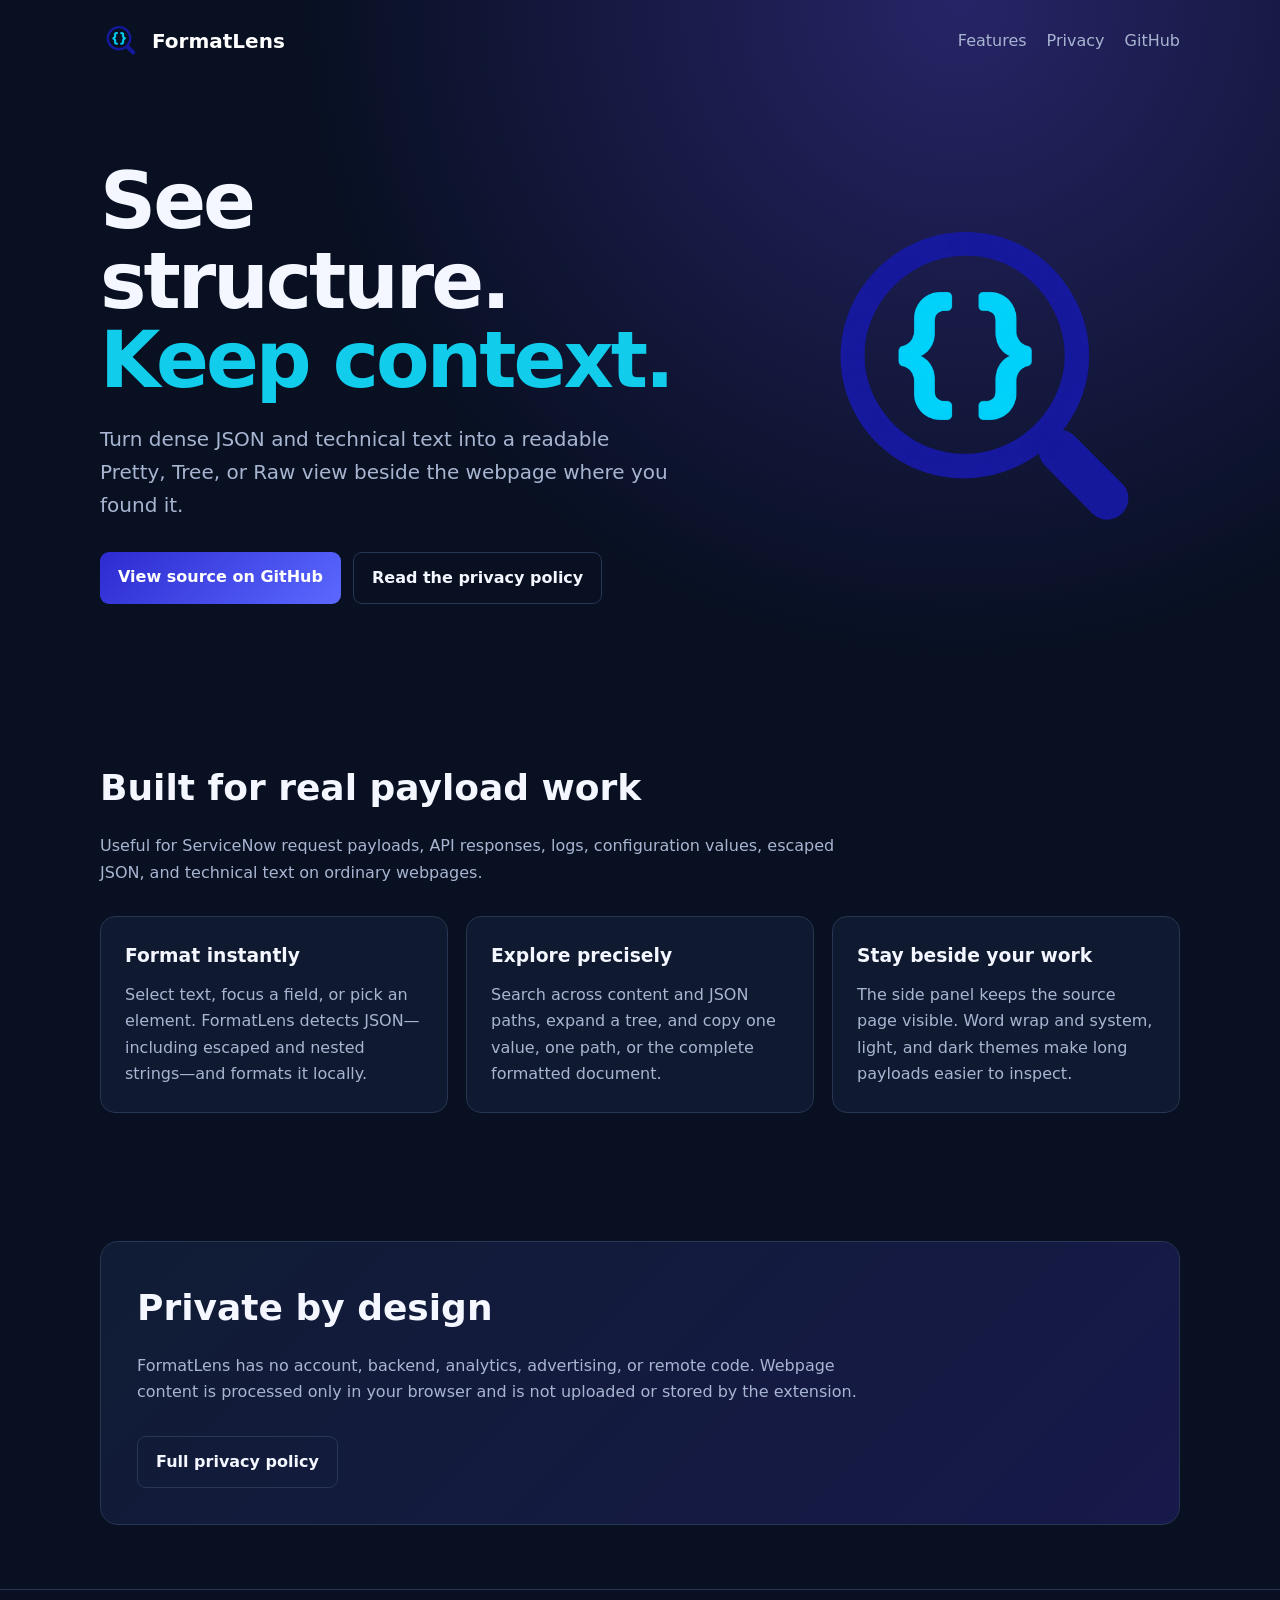
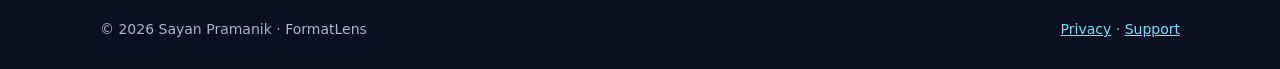
==== docs/index.html @ be353b34 "Release FormatLens extension and publishing kit" ====
<!doctype html>
<html lang="en">
<head>
  <meta charset="utf-8"><meta name="viewport" content="width=device-width,initial-scale=1">
  <meta name="description" content="FormatLens formats JSON and technical text locally in a private browser side panel.">
  <meta property="og:title" content="FormatLens"><meta property="og:description" content="See structure. Keep context."><meta property="og:image" content="assets/social-preview.png">
  <title>FormatLens — Private JSON and payload viewer</title><link rel="icon" href="assets/icon128.png"><link rel="stylesheet" href="styles.css">
</head>
<body>
  <header class="wrap"><a class="brand" href="./"><img src="assets/icon128.png" alt=""><span>FormatLens</span></a><nav class="nav"><a href="#features">Features</a><a href="privacy.html">Privacy</a><a href="https://github.com/sayanpramanik2012/FormatLens-Extension">GitHub</a></nav></header>
  <main>
    <div class="hero wrap"><div><h1>See structure.<br><span>Keep context.</span></h1><p>Turn dense JSON and technical text into a readable Pretty, Tree, or Raw view beside the webpage where you found it.</p><div class="buttons"><a class="button" href="https://github.com/sayanpramanik2012/FormatLens-Extension">View source on GitHub</a><a class="button secondary" href="privacy.html">Read the privacy policy</a></div></div><img src="assets/icon-master.png" alt="FormatLens magnifying glass and JSON braces icon"></div>
    <section id="features" class="wrap"><h2 class="section-title">Built for real payload work</h2><p class="section-copy">Useful for ServiceNow request payloads, API responses, logs, configuration values, escaped JSON, and technical text on ordinary webpages.</p><div class="grid"><article class="card"><h3>Format instantly</h3><p>Select text, focus a field, or pick an element. FormatLens detects JSON—including escaped and nested strings—and formats it locally.</p></article><article class="card"><h3>Explore precisely</h3><p>Search across content and JSON paths, expand a tree, and copy one value, one path, or the complete formatted document.</p></article><article class="card"><h3>Stay beside your work</h3><p>The side panel keeps the source page visible. Word wrap and system, light, and dark themes make long payloads easier to inspect.</p></article></div></section>
    <section class="wrap"><div class="privacy"><h2 class="section-title">Private by design</h2><p class="section-copy">FormatLens has no account, backend, analytics, advertising, or remote code. Webpage content is processed only in your browser and is not uploaded or stored by the extension.</p><div class="buttons"><a class="button secondary" href="privacy.html">Full privacy policy</a></div></div></section>
  </main>
  <footer><div class="wrap footer-row"><span>© 2026 Sayan Pramanik · FormatLens</span><span><a href="privacy.html">Privacy</a> · <a href="https://github.com/sayanpramanik2012/FormatLens-Extension/issues">Support</a></span></div></footer>
</body></html>
---- docs/styles.css ----
:root{color-scheme:dark;--bg:#081022;--panel:#111c33;--text:#f4f7ff;--muted:#a8b5d1;--indigo:#2c2bd0;--cyan:#11cceb;--border:#273653}*{box-sizing:border-box}html{scroll-behavior:smooth}body{margin:0;background:radial-gradient(circle at 75% 0,#272467 0,transparent 34%),var(--bg);color:var(--text);font:16px/1.65 system-ui,"Segoe UI",sans-serif}a{color:#70e5fa}.wrap{width:min(1080px,calc(100% - 36px));margin:auto}header{display:flex;align-items:center;justify-content:space-between;padding:20px 0}.brand{display:flex;align-items:center;gap:10px;color:#fff;text-decoration:none;font-size:20px;font-weight:750}.brand img{width:42px;height:42px}.nav{display:flex;gap:20px}.nav a{color:var(--muted);text-decoration:none}.hero{display:grid;grid-template-columns:1.1fr .9fr;align-items:center;gap:40px;padding:80px 0 90px}.hero h1{font-size:clamp(44px,7vw,78px);line-height:1.02;letter-spacing:-3px;margin:0 0 22px}.hero h1 span{color:var(--cyan)}.hero p{color:var(--muted);font-size:20px;max-width:660px}.hero img{width:100%;max-width:390px;justify-self:end}.buttons{display:flex;gap:12px;flex-wrap:wrap;margin-top:30px}.button{display:inline-block;padding:12px 18px;border-radius:9px;background:linear-gradient(135deg,var(--indigo),#5b68ff);color:#fff;text-decoration:none;font-weight:700}.button.secondary{background:transparent;border:1px solid var(--border);color:var(--text)}section{padding:64px 0}.section-title{font-size:36px;margin:0 0 12px}.section-copy{color:var(--muted);max-width:760px}.grid{display:grid;grid-template-columns:repeat(3,1fr);gap:18px;margin-top:30px}.card{padding:24px;border:1px solid var(--border);border-radius:15px;background:#111c33cc}.card h3{margin:0 0 10px}.card p{margin:0;color:var(--muted)}.privacy{background:linear-gradient(135deg,#101c34,#17194a);border:1px solid var(--border);border-radius:18px;padding:36px}.policy{max-width:820px;padding:55px 0 90px}.policy h1{font-size:44px;line-height:1.1}.policy h2{margin-top:38px}.policy p,.policy li{color:var(--muted)}footer{border-top:1px solid var(--border);padding:28px 0;color:var(--muted);font-size:14px}.footer-row{display:flex;justify-content:space-between;gap:20px;flex-wrap:wrap}@media(max-width:760px){.hero{grid-template-columns:1fr;padding:50px 0}.hero img{order:-1;justify-self:center;max-width:230px}.grid{grid-template-columns:1fr}.nav{gap:12px}.hero h1{letter-spacing:-2px}}
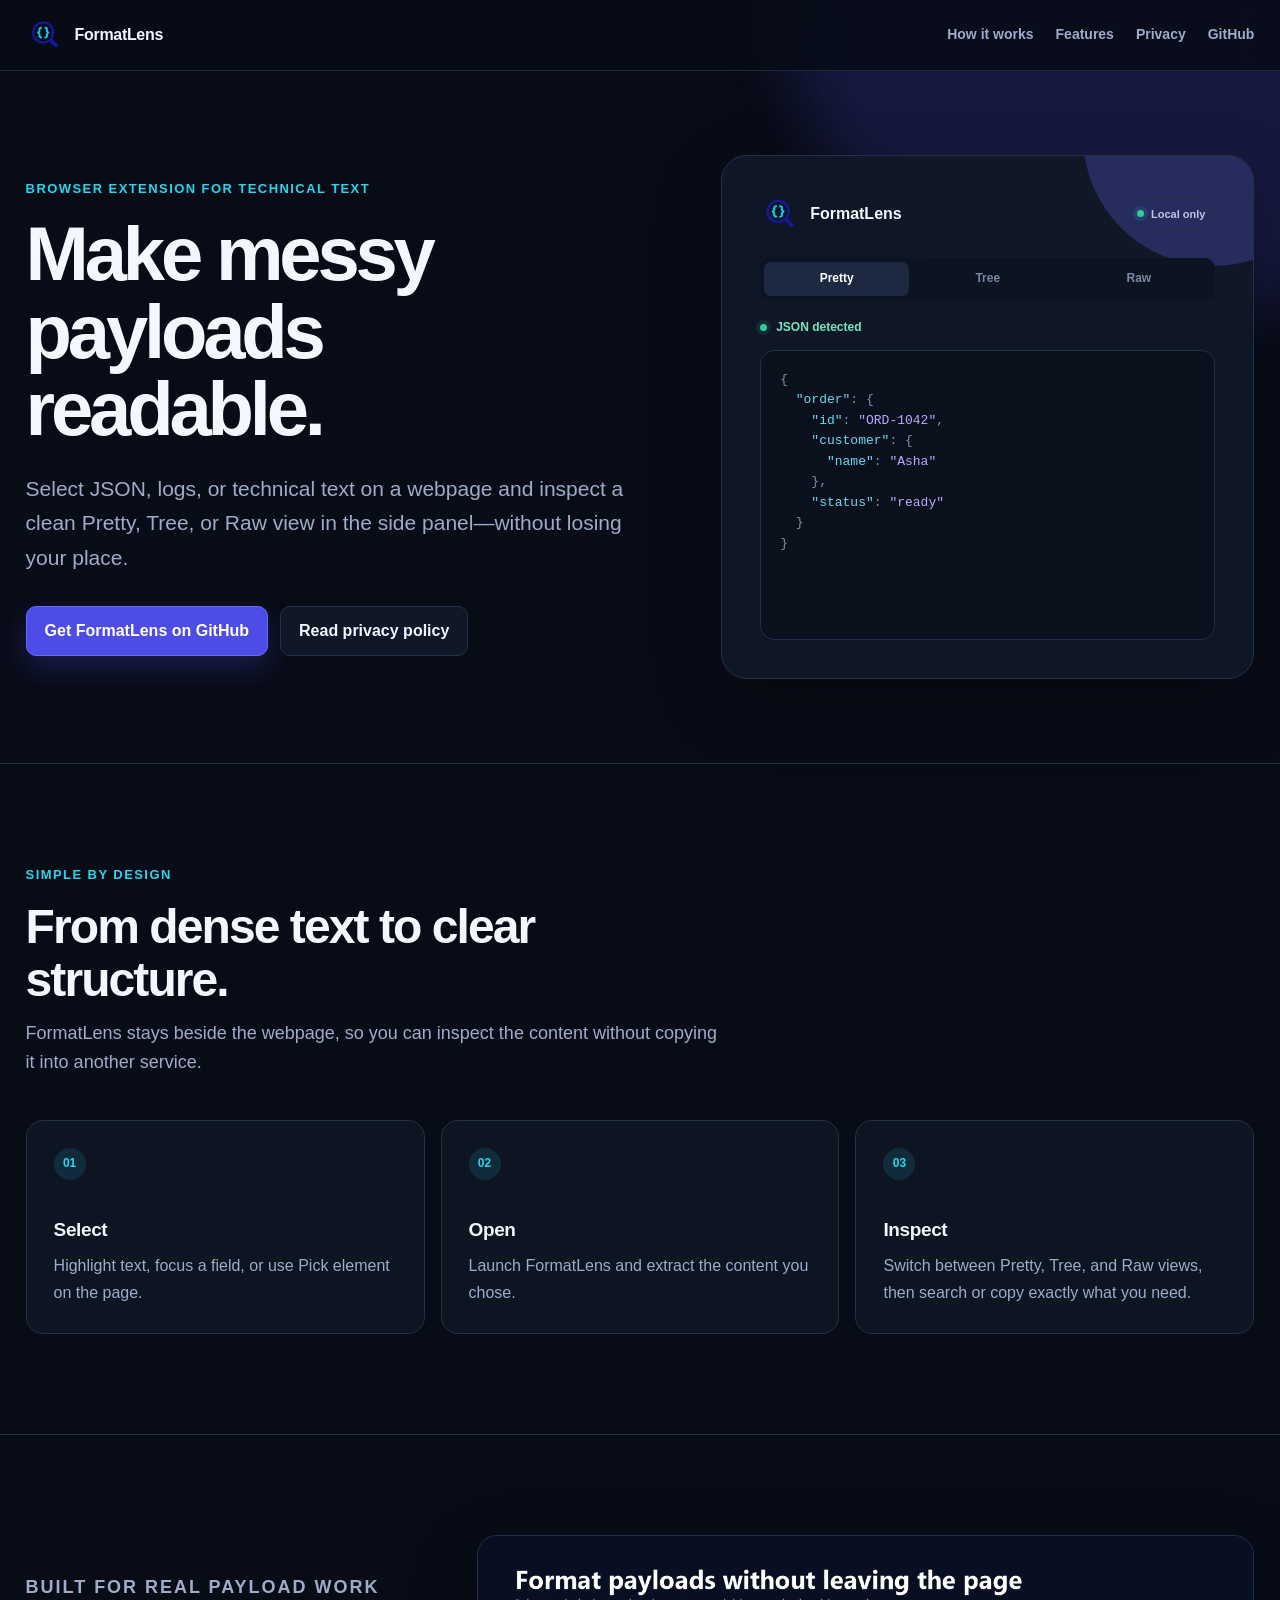
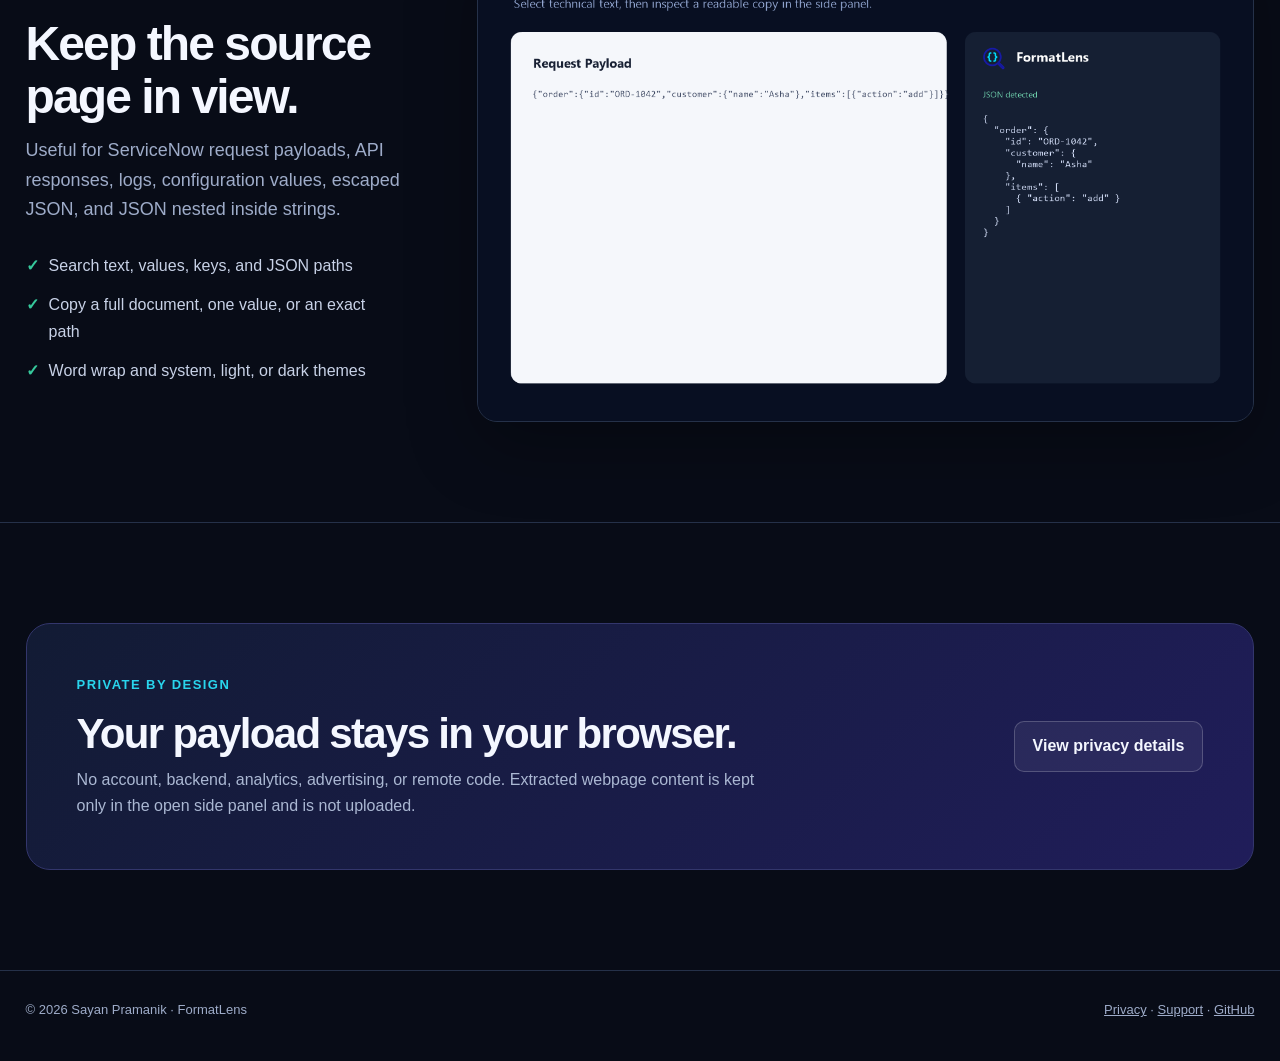
==== commit d29641fd: "Redesign FormatLens website and privacy page" ====
--- a/docs/index.html
+++ b/docs/index.html
@@ -1,17 +1,111 @@
 <!doctype html>
 <html lang="en">
-<head>
-  <meta charset="utf-8"><meta name="viewport" content="width=device-width,initial-scale=1">
-  <meta name="description" content="FormatLens formats JSON and technical text locally in a private browser side panel.">
-  <meta property="og:title" content="FormatLens"><meta property="og:description" content="See structure. Keep context."><meta property="og:image" content="assets/social-preview.png">
-  <title>FormatLens — Private JSON and payload viewer</title><link rel="icon" href="assets/icon128.png"><link rel="stylesheet" href="styles.css">
-</head>
-<body>
-  <header class="wrap"><a class="brand" href="./"><img src="assets/icon128.png" alt=""><span>FormatLens</span></a><nav class="nav"><a href="#features">Features</a><a href="privacy.html">Privacy</a><a href="https://github.com/sayanpramanik2012/FormatLens-Extension">GitHub</a></nav></header>
-  <main>
-    <div class="hero wrap"><div><h1>See structure.<br><span>Keep context.</span></h1><p>Turn dense JSON and technical text into a readable Pretty, Tree, or Raw view beside the webpage where you found it.</p><div class="buttons"><a class="button" href="https://github.com/sayanpramanik2012/FormatLens-Extension">View source on GitHub</a><a class="button secondary" href="privacy.html">Read the privacy policy</a></div></div><img src="assets/icon-master.png" alt="FormatLens magnifying glass and JSON braces icon"></div>
-    <section id="features" class="wrap"><h2 class="section-title">Built for real payload work</h2><p class="section-copy">Useful for ServiceNow request payloads, API responses, logs, configuration values, escaped JSON, and technical text on ordinary webpages.</p><div class="grid"><article class="card"><h3>Format instantly</h3><p>Select text, focus a field, or pick an element. FormatLens detects JSON—including escaped and nested strings—and formats it locally.</p></article><article class="card"><h3>Explore precisely</h3><p>Search across content and JSON paths, expand a tree, and copy one value, one path, or the complete formatted document.</p></article><article class="card"><h3>Stay beside your work</h3><p>The side panel keeps the source page visible. Word wrap and system, light, and dark themes make long payloads easier to inspect.</p></article></div></section>
-    <section class="wrap"><div class="privacy"><h2 class="section-title">Private by design</h2><p class="section-copy">FormatLens has no account, backend, analytics, advertising, or remote code. Webpage content is processed only in your browser and is not uploaded or stored by the extension.</p><div class="buttons"><a class="button secondary" href="privacy.html">Full privacy policy</a></div></div></section>
-  </main>
-  <footer><div class="wrap footer-row"><span>© 2026 Sayan Pramanik · FormatLens</span><span><a href="privacy.html">Privacy</a> · <a href="https://github.com/sayanpramanik2012/FormatLens-Extension/issues">Support</a></span></div></footer>
-</body></html>
+  <head>
+    <meta charset="utf-8">
+    <meta name="viewport" content="width=device-width, initial-scale=1, viewport-fit=cover">
+    <meta name="description" content="FormatLens turns dense JSON and technical text into a readable side-panel view without sending it anywhere.">
+    <meta name="theme-color" content="#080c17">
+    <meta property="og:title" content="FormatLens">
+    <meta property="og:description" content="Make messy payloads readable without leaving the page.">
+    <meta property="og:image" content="assets/social-preview.png">
+    <title>FormatLens — Readable JSON beside any webpage</title>
+    <link rel="icon" href="assets/logo-128.png">
+    <link rel="stylesheet" href="styles.css?v=2">
+  </head>
+  <body>
+    <header class="site-header">
+      <nav class="nav wrap" aria-label="Primary navigation">
+        <a class="brand" href="./"><img src="assets/logo-128.png" alt=""><span>FormatLens</span></a>
+        <div class="nav-links">
+          <a href="#how-it-works">How it works</a>
+          <a href="#features">Features</a>
+          <a href="privacy-policy.html">Privacy</a>
+          <a href="https://github.com/sayanpramanik2012/FormatLens-Extension">GitHub</a>
+        </div>
+      </nav>
+    </header>
+
+    <main>
+      <section class="hero wrap">
+        <div class="hero-copy">
+          <p class="eyebrow">Browser extension for technical text</p>
+          <h1>Make messy payloads readable.</h1>
+          <p class="lede">Select JSON, logs, or technical text on a webpage and inspect a clean Pretty, Tree, or Raw view in the side panel—without losing your place.</p>
+          <div class="actions">
+            <a class="button primary" href="https://github.com/sayanpramanik2012/FormatLens-Extension">Get FormatLens on GitHub</a>
+            <a class="button" href="privacy-policy.html">Read privacy policy</a>
+          </div>
+        </div>
+
+        <div class="product-card" aria-label="FormatLens formatted JSON preview">
+          <div class="product-toolbar">
+            <div class="product-brand"><img src="assets/logo-128.png" alt=""><strong>FormatLens</strong></div>
+            <span class="local-pill"><span></span>Local only</span>
+          </div>
+          <div class="product-tabs" aria-hidden="true"><span class="active">Pretty</span><span>Tree</span><span>Raw</span></div>
+          <div class="detected"><span></span>JSON detected</div>
+          <pre class="code-preview"><code><span class="punctuation">{</span>
+  <span class="key">"order"</span><span class="punctuation">:</span> <span class="punctuation">{</span>
+    <span class="key">"id"</span><span class="punctuation">:</span> <span class="value">"ORD-1042"</span><span class="punctuation">,</span>
+    <span class="key">"customer"</span><span class="punctuation">:</span> <span class="punctuation">{</span>
+      <span class="key">"name"</span><span class="punctuation">:</span> <span class="value">"Asha"</span>
+    <span class="punctuation">},</span>
+    <span class="key">"status"</span><span class="punctuation">:</span> <span class="value">"ready"</span>
+  <span class="punctuation">}</span>
+<span class="punctuation">}</span></code></pre>
+        </div>
+      </section>
+
+      <section id="how-it-works" class="section">
+        <div class="wrap">
+          <div class="section-heading">
+            <p class="eyebrow">Simple by design</p>
+            <h2>From dense text to clear structure.</h2>
+            <p>FormatLens stays beside the webpage, so you can inspect the content without copying it into another service.</p>
+          </div>
+          <div class="steps">
+            <article class="step"><span class="step-number">01</span><h3>Select</h3><p>Highlight text, focus a field, or use Pick element on the page.</p></article>
+            <article class="step"><span class="step-number">02</span><h3>Open</h3><p>Launch FormatLens and extract the content you chose.</p></article>
+            <article class="step"><span class="step-number">03</span><h3>Inspect</h3><p>Switch between Pretty, Tree, and Raw views, then search or copy exactly what you need.</p></article>
+          </div>
+        </div>
+      </section>
+
+      <section id="features" class="section">
+        <div class="wrap showcase">
+          <div class="showcase-copy">
+            <p class="eyebrow">Built for real payload work</p>
+            <h2>Keep the source page in view.</h2>
+            <p>Useful for ServiceNow request payloads, API responses, logs, configuration values, escaped JSON, and JSON nested inside strings.</p>
+            <ul class="feature-list">
+              <li><span>✓</span> Search text, values, keys, and JSON paths</li>
+              <li><span>✓</span> Copy a full document, one value, or an exact path</li>
+              <li><span>✓</span> Word wrap and system, light, or dark themes</li>
+            </ul>
+          </div>
+          <div class="screenshot-frame">
+            <img src="assets/product-preview.png" alt="FormatLens showing a formatted request payload beside its source webpage">
+          </div>
+        </div>
+      </section>
+
+      <section class="section">
+        <div class="privacy-banner wrap">
+          <div>
+            <p class="eyebrow">Private by design</p>
+            <h2>Your payload stays in your browser.</h2>
+            <p>No account, backend, analytics, advertising, or remote code. Extracted webpage content is kept only in the open side panel and is not uploaded.</p>
+          </div>
+          <a class="button" href="privacy-policy.html">View privacy details</a>
+        </div>
+      </section>
+    </main>
+
+    <footer class="site-footer">
+      <div class="footer-row wrap">
+        <p>© 2026 Sayan Pramanik · FormatLens</p>
+        <p><a href="privacy-policy.html">Privacy</a> · <a href="https://github.com/sayanpramanik2012/FormatLens-Extension/issues">Support</a> · <a href="https://github.com/sayanpramanik2012/FormatLens-Extension">GitHub</a></p>
+      </div>
+    </footer>
+  </body>
+</html>
--- a/docs/styles.css
+++ b/docs/styles.css
@@ -1 +1,142 @@
-:root{color-scheme:dark;--bg:#081022;--panel:#111c33;--text:#f4f7ff;--muted:#a8b5d1;--indigo:#2c2bd0;--cyan:#11cceb;--border:#273653}*{box-sizing:border-box}html{scroll-behavior:smooth}body{margin:0;background:radial-gradient(circle at 75% 0,#272467 0,transparent 34%),var(--bg);color:var(--text);font:16px/1.65 system-ui,"Segoe UI",sans-serif}a{color:#70e5fa}.wrap{width:min(1080px,calc(100% - 36px));margin:auto}header{display:flex;align-items:center;justify-content:space-between;padding:20px 0}.brand{display:flex;align-items:center;gap:10px;color:#fff;text-decoration:none;font-size:20px;font-weight:750}.brand img{width:42px;height:42px}.nav{display:flex;gap:20px}.nav a{color:var(--muted);text-decoration:none}.hero{display:grid;grid-template-columns:1.1fr .9fr;align-items:center;gap:40px;padding:80px 0 90px}.hero h1{font-size:clamp(44px,7vw,78px);line-height:1.02;letter-spacing:-3px;margin:0 0 22px}.hero h1 span{color:var(--cyan)}.hero p{color:var(--muted);font-size:20px;max-width:660px}.hero img{width:100%;max-width:390px;justify-self:end}.buttons{display:flex;gap:12px;flex-wrap:wrap;margin-top:30px}.button{display:inline-block;padding:12px 18px;border-radius:9px;background:linear-gradient(135deg,var(--indigo),#5b68ff);color:#fff;text-decoration:none;font-weight:700}.button.secondary{background:transparent;border:1px solid var(--border);color:var(--text)}section{padding:64px 0}.section-title{font-size:36px;margin:0 0 12px}.section-copy{color:var(--muted);max-width:760px}.grid{display:grid;grid-template-columns:repeat(3,1fr);gap:18px;margin-top:30px}.card{padding:24px;border:1px solid var(--border);border-radius:15px;background:#111c33cc}.card h3{margin:0 0 10px}.card p{margin:0;color:var(--muted)}.privacy{background:linear-gradient(135deg,#101c34,#17194a);border:1px solid var(--border);border-radius:18px;padding:36px}.policy{max-width:820px;padding:55px 0 90px}.policy h1{font-size:44px;line-height:1.1}.policy h2{margin-top:38px}.policy p,.policy li{color:var(--muted)}footer{border-top:1px solid var(--border);padding:28px 0;color:var(--muted);font-size:14px}.footer-row{display:flex;justify-content:space-between;gap:20px;flex-wrap:wrap}@media(max-width:760px){.hero{grid-template-columns:1fr;padding:50px 0}.hero img{order:-1;justify-self:center;max-width:230px}.grid{grid-template-columns:1fr}.nav{gap:12px}.hero h1{letter-spacing:-2px}}
+:root {
+  color-scheme: dark;
+  --bg: #080c17;
+  --surface: #101827;
+  --surface-soft: #151f32;
+  --text: #f4f7ff;
+  --muted: #9eacc9;
+  --line: #253149;
+  --accent: #6868ff;
+  --accent-strong: #4e4ce6;
+  --cyan: #29d5ed;
+  --cyan-soft: rgba(41, 213, 237, 0.12);
+  --success: #36c99c;
+  --shadow: 0 24px 70px rgba(0, 0, 0, 0.28);
+  font-family: Inter, ui-sans-serif, -apple-system, BlinkMacSystemFont, "Segoe UI", sans-serif;
+}
+
+* { box-sizing: border-box; }
+html { scroll-behavior: smooth; }
+body { margin: 0; background: var(--bg); color: var(--text); font-size: 16px; line-height: 1.65; -webkit-font-smoothing: antialiased; }
+body::before { position: fixed; z-index: -1; width: 720px; height: 720px; top: -390px; right: -220px; border-radius: 50%; background: rgba(82, 77, 220, 0.2); filter: blur(30px); content: ""; }
+a { color: inherit; }
+a:focus-visible { outline: 3px solid var(--cyan); outline-offset: 3px; }
+.wrap { width: min(1400px, calc(100% - clamp(32px, 4vw, 72px))); margin: 0 auto; }
+
+.site-header { position: sticky; top: 0; z-index: 10; border-bottom: 1px solid rgba(37, 49, 73, 0.8); background: rgba(8, 12, 23, 0.86); -webkit-backdrop-filter: blur(18px); backdrop-filter: blur(18px); }
+.nav { display: flex; min-height: 70px; align-items: center; justify-content: space-between; gap: 24px; }
+.brand { display: inline-flex; align-items: center; gap: 11px; font-weight: 800; letter-spacing: -0.02em; text-decoration: none; }
+.brand img { width: 38px; height: 38px; object-fit: contain; }
+.nav-links { display: flex; align-items: center; gap: 22px; }
+.nav-links a { color: var(--muted); font-size: 14px; font-weight: 650; text-decoration: none; }
+.nav-links a:hover { color: var(--text); }
+
+.hero { display: grid; grid-template-columns: minmax(0, 1fr) minmax(400px, 0.88fr); gap: clamp(54px, 7vw, 110px); align-items: center; min-height: 690px; padding: 84px 0; }
+.eyebrow { margin: 0 0 16px; color: var(--cyan); font-size: 13px; font-weight: 800; letter-spacing: 0.11em; text-transform: uppercase; }
+h1, h2, h3, p { margin-top: 0; }
+h1 { max-width: 760px; margin-bottom: 24px; font-size: clamp(46px, 6.6vw, 76px); line-height: 1.02; letter-spacing: -0.055em; }
+h2 { margin-bottom: 12px; font-size: clamp(31px, 4.5vw, 48px); line-height: 1.1; letter-spacing: -0.04em; }
+h3 { margin-bottom: 8px; font-size: 19px; letter-spacing: -0.02em; }
+.lede { max-width: 670px; margin-bottom: 30px; color: var(--muted); font-size: clamp(18px, 2vw, 21px); }
+.actions { display: flex; flex-wrap: wrap; gap: 12px; }
+.button { display: inline-flex; min-height: 46px; align-items: center; justify-content: center; padding: 11px 18px; border: 1px solid var(--line); border-radius: 10px; background: var(--surface); color: var(--text); font-weight: 750; text-decoration: none; transition: transform 150ms ease, border-color 150ms ease, background 150ms ease; }
+.button:hover { transform: translateY(-1px); border-color: #3a4968; background: var(--surface-soft); }
+.button.primary { border-color: var(--accent); background: var(--accent-strong); color: #fff; box-shadow: 0 12px 28px rgba(78, 76, 230, 0.25); }
+.button.primary:hover { background: var(--accent); }
+
+.product-card { position: relative; overflow: hidden; padding: clamp(24px, 4vw, 38px); border: 1px solid var(--line); border-radius: 26px; background: rgba(16, 24, 39, 0.94); box-shadow: var(--shadow); }
+.product-card::before { position: absolute; width: 260px; height: 260px; top: -150px; right: -90px; border-radius: 50%; background: rgba(104, 104, 255, 0.26); content: ""; }
+.product-card > * { position: relative; }
+.product-toolbar { display: flex; align-items: center; justify-content: space-between; gap: 16px; margin-bottom: 24px; }
+.product-brand { display: flex; align-items: center; gap: 10px; }
+.product-brand img { width: 40px; height: 40px; object-fit: contain; }
+.local-pill { display: inline-flex; align-items: center; gap: 7px; padding: 6px 9px; border: 1px solid var(--line); border-radius: 999px; color: #bdc7db; font-size: 11px; font-weight: 700; }
+.local-pill span, .detected span { width: 7px; height: 7px; border-radius: 50%; background: var(--success); box-shadow: 0 0 0 4px rgba(54, 201, 156, 0.12); }
+.product-tabs { display: flex; gap: 6px; margin-bottom: 18px; padding: 4px; border-radius: 10px; background: #0c1321; }
+.product-tabs span { flex: 1; padding: 7px; border-radius: 7px; color: #7988a6; font-size: 12px; font-weight: 700; text-align: center; }
+.product-tabs .active { background: #1c2940; color: #fff; }
+.detected { display: flex; align-items: center; gap: 9px; margin-bottom: 12px; color: #73e6c1; font-size: 12px; font-weight: 700; }
+.code-preview { overflow: auto; min-height: 290px; margin: 0; padding: 19px; border: 1px solid #202e46; border-radius: 14px; background: #0a101c; color: #dce6fb; font: 13px/1.58 ui-monospace, SFMono-Regular, Consolas, monospace; }
+.code-preview .key { color: #66d9f0; }
+.code-preview .value { color: #b9a7ff; }
+.code-preview .punctuation { color: #8190ab; }
+
+.section { padding: 100px 0; border-top: 1px solid var(--line); }
+.section-heading { max-width: 700px; margin-bottom: 42px; }
+.section-heading p:last-child, .showcase-copy > p { color: var(--muted); font-size: 18px; }
+.steps { display: grid; grid-template-columns: repeat(3, 1fr); gap: 16px; }
+.step { padding: 27px; border: 1px solid var(--line); border-radius: 17px; background: rgba(16, 24, 39, 0.72); }
+.step-number { display: inline-grid; width: 32px; height: 32px; margin-bottom: 34px; place-items: center; border-radius: 50%; background: var(--cyan-soft); color: var(--cyan); font-size: 12px; font-weight: 850; }
+.step p { margin-bottom: 0; color: var(--muted); }
+.showcase { display: grid; grid-template-columns: minmax(280px, 0.65fr) minmax(480px, 1.35fr); gap: clamp(45px, 6vw, 88px); align-items: center; }
+.feature-list { display: grid; gap: 13px; margin: 28px 0 0; padding: 0; list-style: none; color: #c8d2e7; }
+.feature-list li { display: flex; gap: 10px; align-items: flex-start; }
+.feature-list span { color: var(--success); font-weight: 900; }
+.screenshot-frame { overflow: hidden; border: 1px solid var(--line); border-radius: 20px; background: var(--surface); box-shadow: var(--shadow); }
+.screenshot-frame img { display: block; width: 100%; height: auto; }
+.privacy-banner { display: flex; gap: 34px; align-items: center; justify-content: space-between; padding: clamp(30px, 5vw, 50px); border: 1px solid #33366c; border-radius: 24px; background: linear-gradient(135deg, #121b34, #201d5a); }
+.privacy-banner h2 { margin-bottom: 9px; font-size: clamp(29px, 4vw, 42px); }
+.privacy-banner p:not(.eyebrow) { max-width: 700px; margin-bottom: 0; color: #abb8d3; }
+.privacy-banner .button { flex: 0 0 auto; border-color: rgba(255,255,255,0.2); background: rgba(255,255,255,0.06); }
+
+.page-main { max-width: 1180px; padding: 84px 0 110px; }
+.page-header { max-width: 850px; margin-bottom: 50px; }
+.page-header h1 { margin-bottom: 16px; font-size: clamp(44px, 6vw, 68px); }
+.page-header .lede { margin-bottom: 0; }
+.policy-summary { display: grid; grid-template-columns: repeat(3, 1fr); gap: 1px; overflow: hidden; margin-bottom: 58px; border: 1px solid var(--line); border-radius: 17px; background: var(--line); }
+.policy-summary div { padding: 23px; background: var(--surface); }
+.policy-summary strong { display: block; margin-bottom: 5px; }
+.policy-summary span { color: var(--muted); font-size: 14px; }
+.policy { max-width: 880px; margin: 0 auto; }
+.policy section { padding: 33px 0; border-top: 1px solid var(--line); }
+.policy section:first-child { padding-top: 0; border-top: 0; }
+.policy h2 { margin-bottom: 10px; font-size: 25px; letter-spacing: -0.025em; }
+.policy p, .policy li { color: var(--muted); }
+.policy ul { margin: 12px 0 0; padding-left: 1.25em; }
+.policy li { margin: 8px 0; padding-left: 4px; }
+.policy code { color: var(--cyan); font: 700 0.9em ui-monospace, SFMono-Regular, Consolas, monospace; }
+
+.site-footer { padding: 28px 0 40px; border-top: 1px solid var(--line); color: var(--muted); font-size: 13px; }
+.footer-row { display: flex; justify-content: space-between; gap: 20px; }
+.footer-row p { margin: 0; }
+.footer-row a:hover, .policy a:hover { color: var(--cyan); }
+
+@media (max-width: 900px) {
+  .hero { grid-template-columns: 1fr; min-height: auto; padding: 70px 0; }
+  .product-card { max-width: 650px; }
+  .showcase { grid-template-columns: 1fr; }
+  .showcase-copy { max-width: 700px; }
+}
+
+@media (max-width: 720px) {
+  .wrap { width: calc(100% - 28px); }
+  .nav { min-height: 62px; }
+  .nav-links a:not(:last-child) { display: none; }
+  .steps, .policy-summary { grid-template-columns: 1fr; }
+  .privacy-banner { align-items: flex-start; flex-direction: column; }
+  .section { padding: 76px 0; }
+  .page-main { padding: 64px 0 84px; }
+  .footer-row { flex-direction: column; }
+}
+
+@media (max-width: 460px) {
+  h1 { font-size: 43px; }
+  .actions { flex-direction: column; }
+  .button { width: 100%; }
+  .product-card { padding: 20px; border-radius: 20px; }
+  .product-brand strong { font-size: 14px; }
+  .local-pill { font-size: 10px; }
+  .code-preview { min-height: 260px; font-size: 11px; }
+}
+
+@media (prefers-reduced-motion: reduce) {
+  html { scroll-behavior: auto; }
+  .button { transition: none; }
+}
+
+@media print {
+  .site-header, .actions, .privacy-banner { display: none; }
+  body { background: #fff; color: #000; }
+  body::before { display: none; }
+  .page-main { padding: 0; }
+}
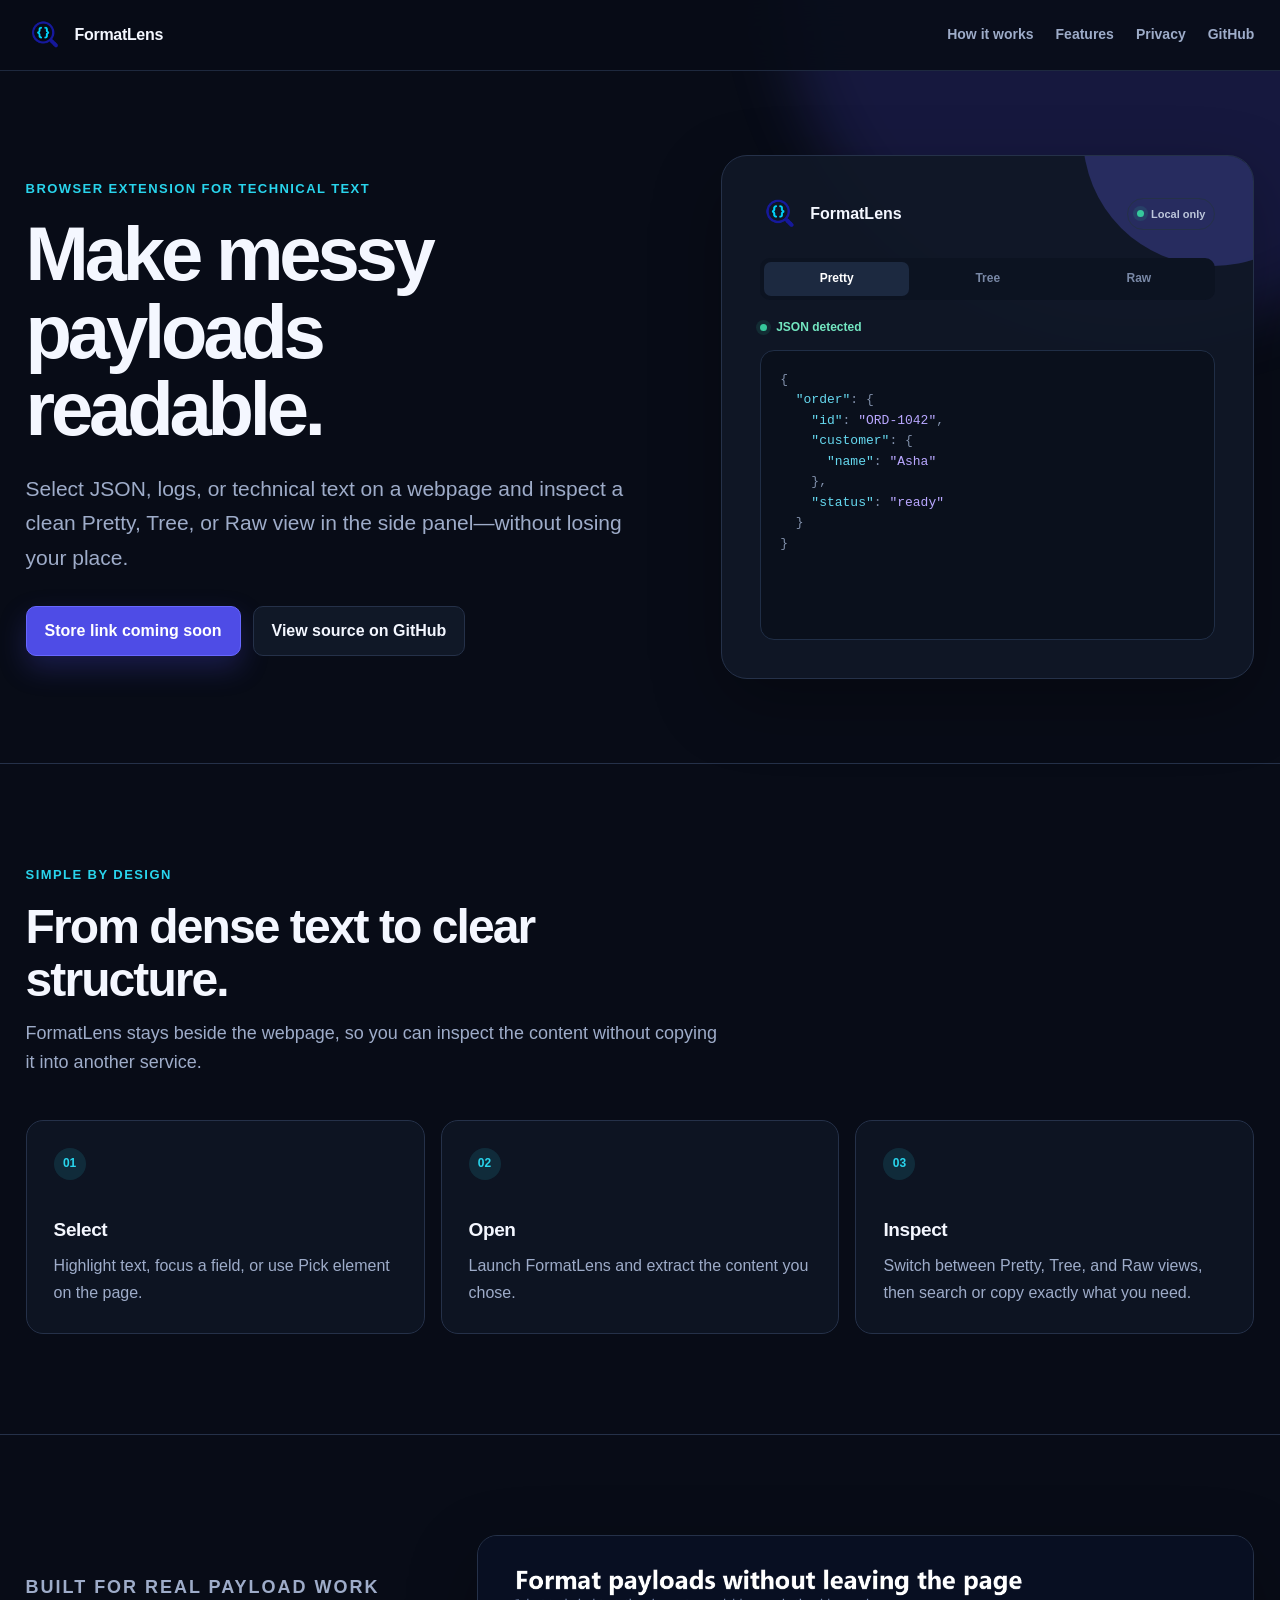
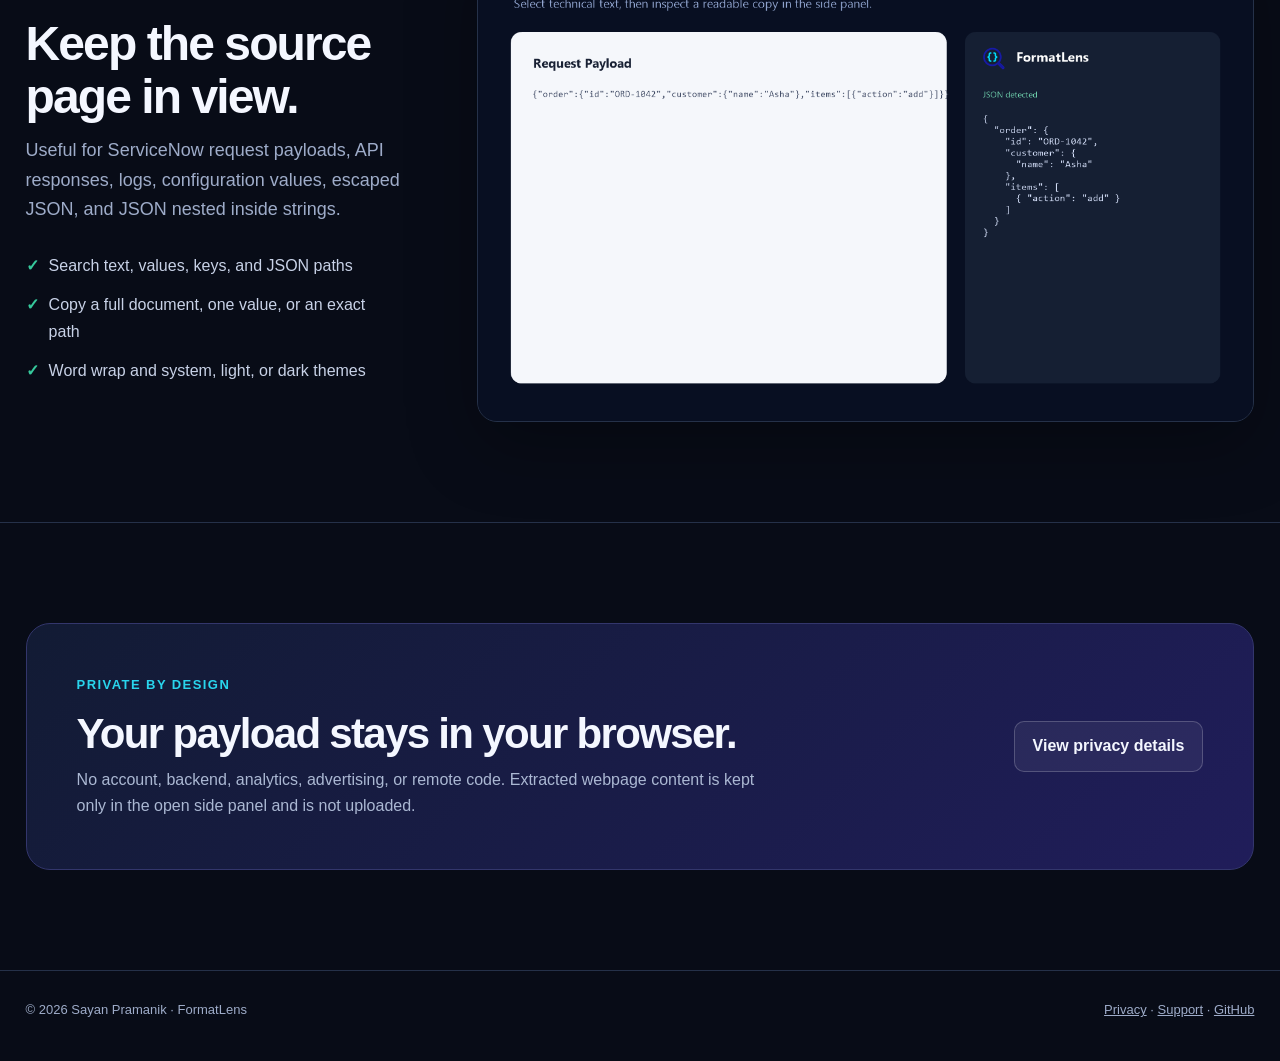
==== commit 9658244c: "Streamline FormatLens documentation and store placeholder" ====
--- a/docs/index.html
+++ b/docs/index.html
@@ -32,8 +32,8 @@
           <h1>Make messy payloads readable.</h1>
           <p class="lede">Select JSON, logs, or technical text on a webpage and inspect a clean Pretty, Tree, or Raw view in the side panel—without losing your place.</p>
           <div class="actions">
-            <a class="button primary" href="https://github.com/sayanpramanik2012/FormatLens-Extension">Get FormatLens on GitHub</a>
-            <a class="button" href="privacy-policy.html">Read privacy policy</a>
+            <span class="button primary" aria-disabled="true">Store link coming soon</span>
+            <a class="button" href="https://github.com/sayanpramanik2012/FormatLens-Extension">View source on GitHub</a>
           </div>
         </div>
 
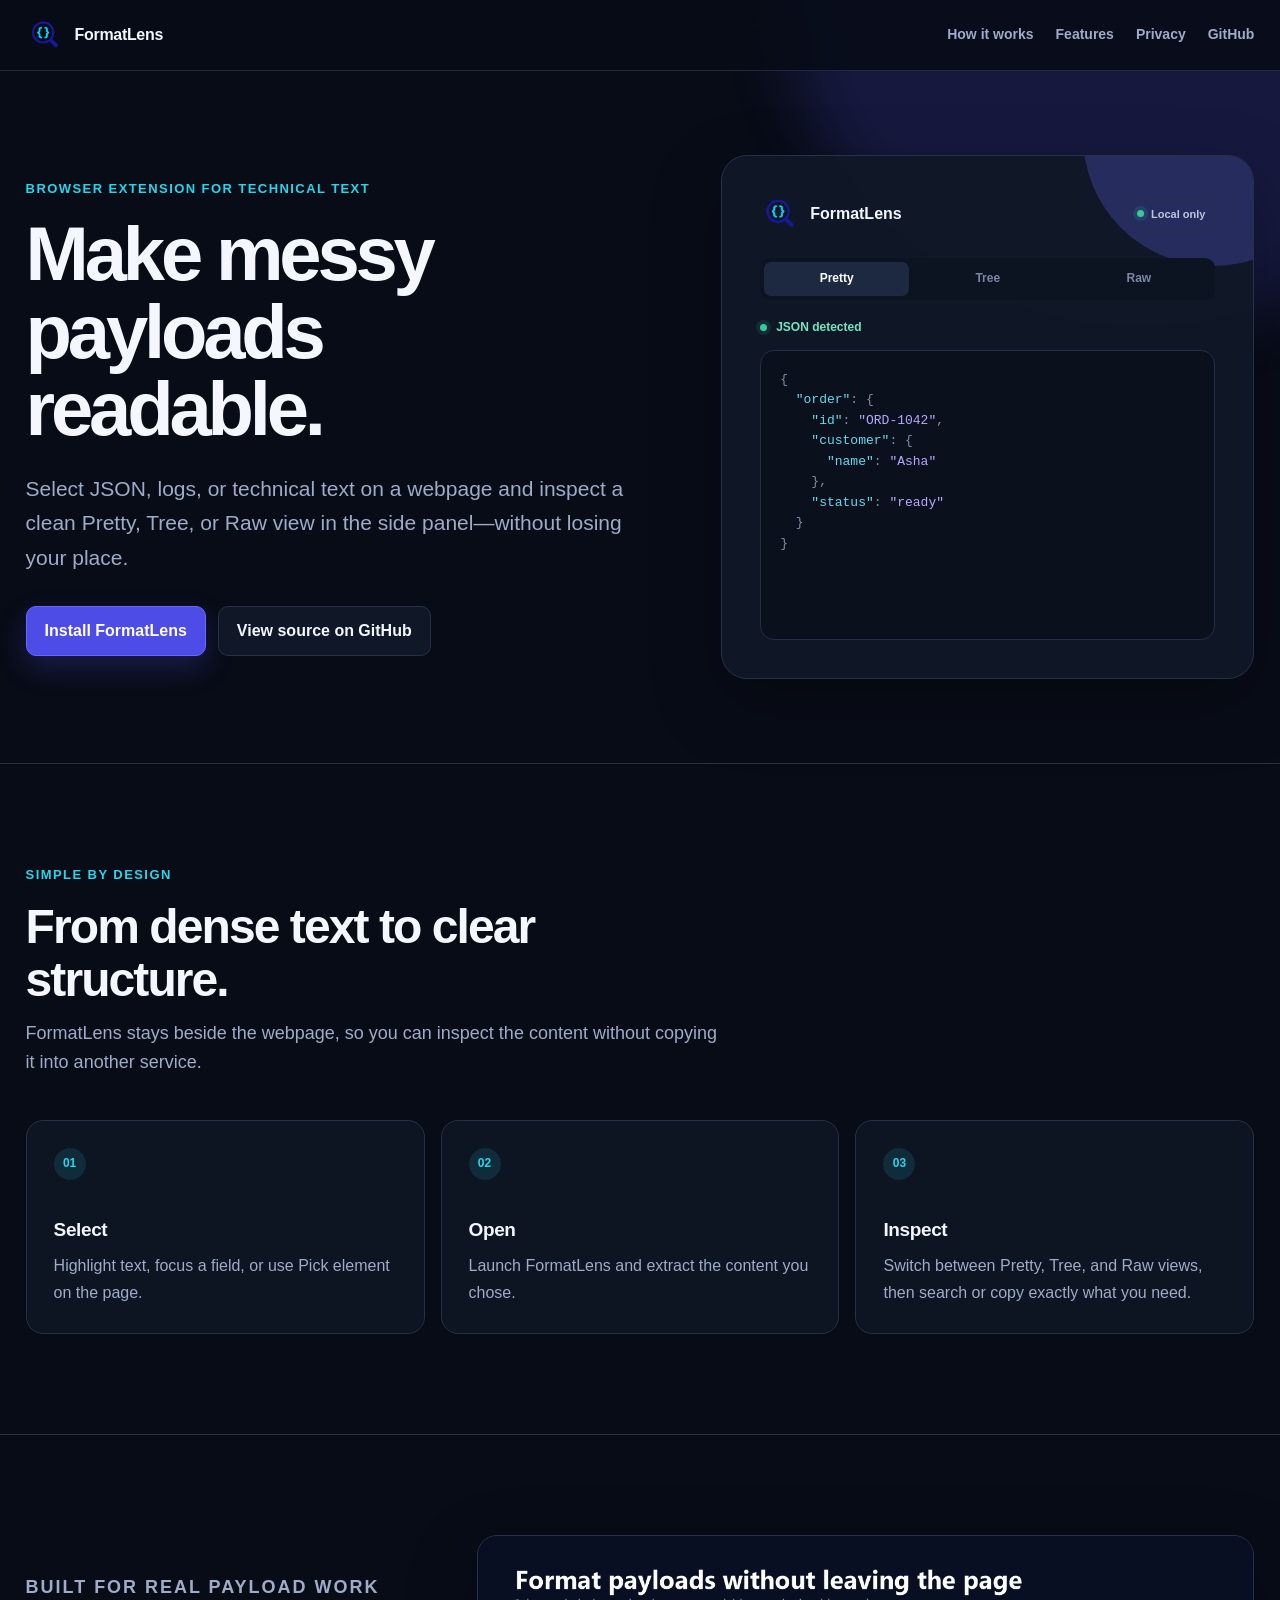
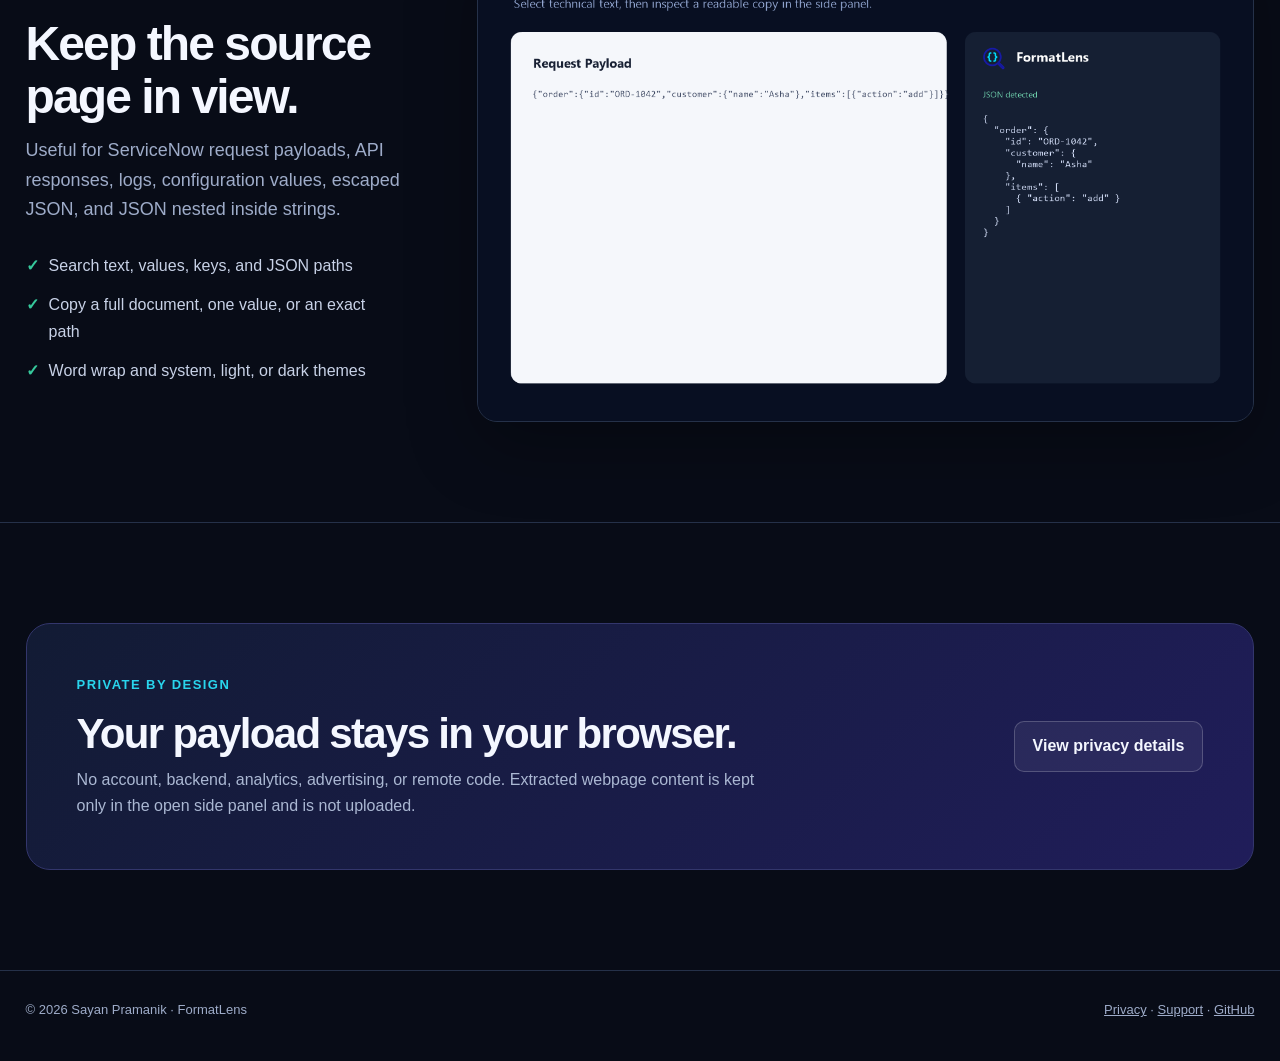
==== commit edfe8167: "Link FormatLens website to Edge Add-ons" ====
--- a/docs/index.html
+++ b/docs/index.html
@@ -32,7 +32,7 @@
           <h1>Make messy payloads readable.</h1>
           <p class="lede">Select JSON, logs, or technical text on a webpage and inspect a clean Pretty, Tree, or Raw view in the side panel—without losing your place.</p>
           <div class="actions">
-            <span class="button primary" aria-disabled="true">Store link coming soon</span>
+            <a class="button primary" href="https://microsoftedge.microsoft.com/addons/detail/formatlens/bcmmmlkjhidiajameihckggdpbkigfci">Install FormatLens</a>
             <a class="button" href="https://github.com/sayanpramanik2012/FormatLens-Extension">View source on GitHub</a>
           </div>
         </div>
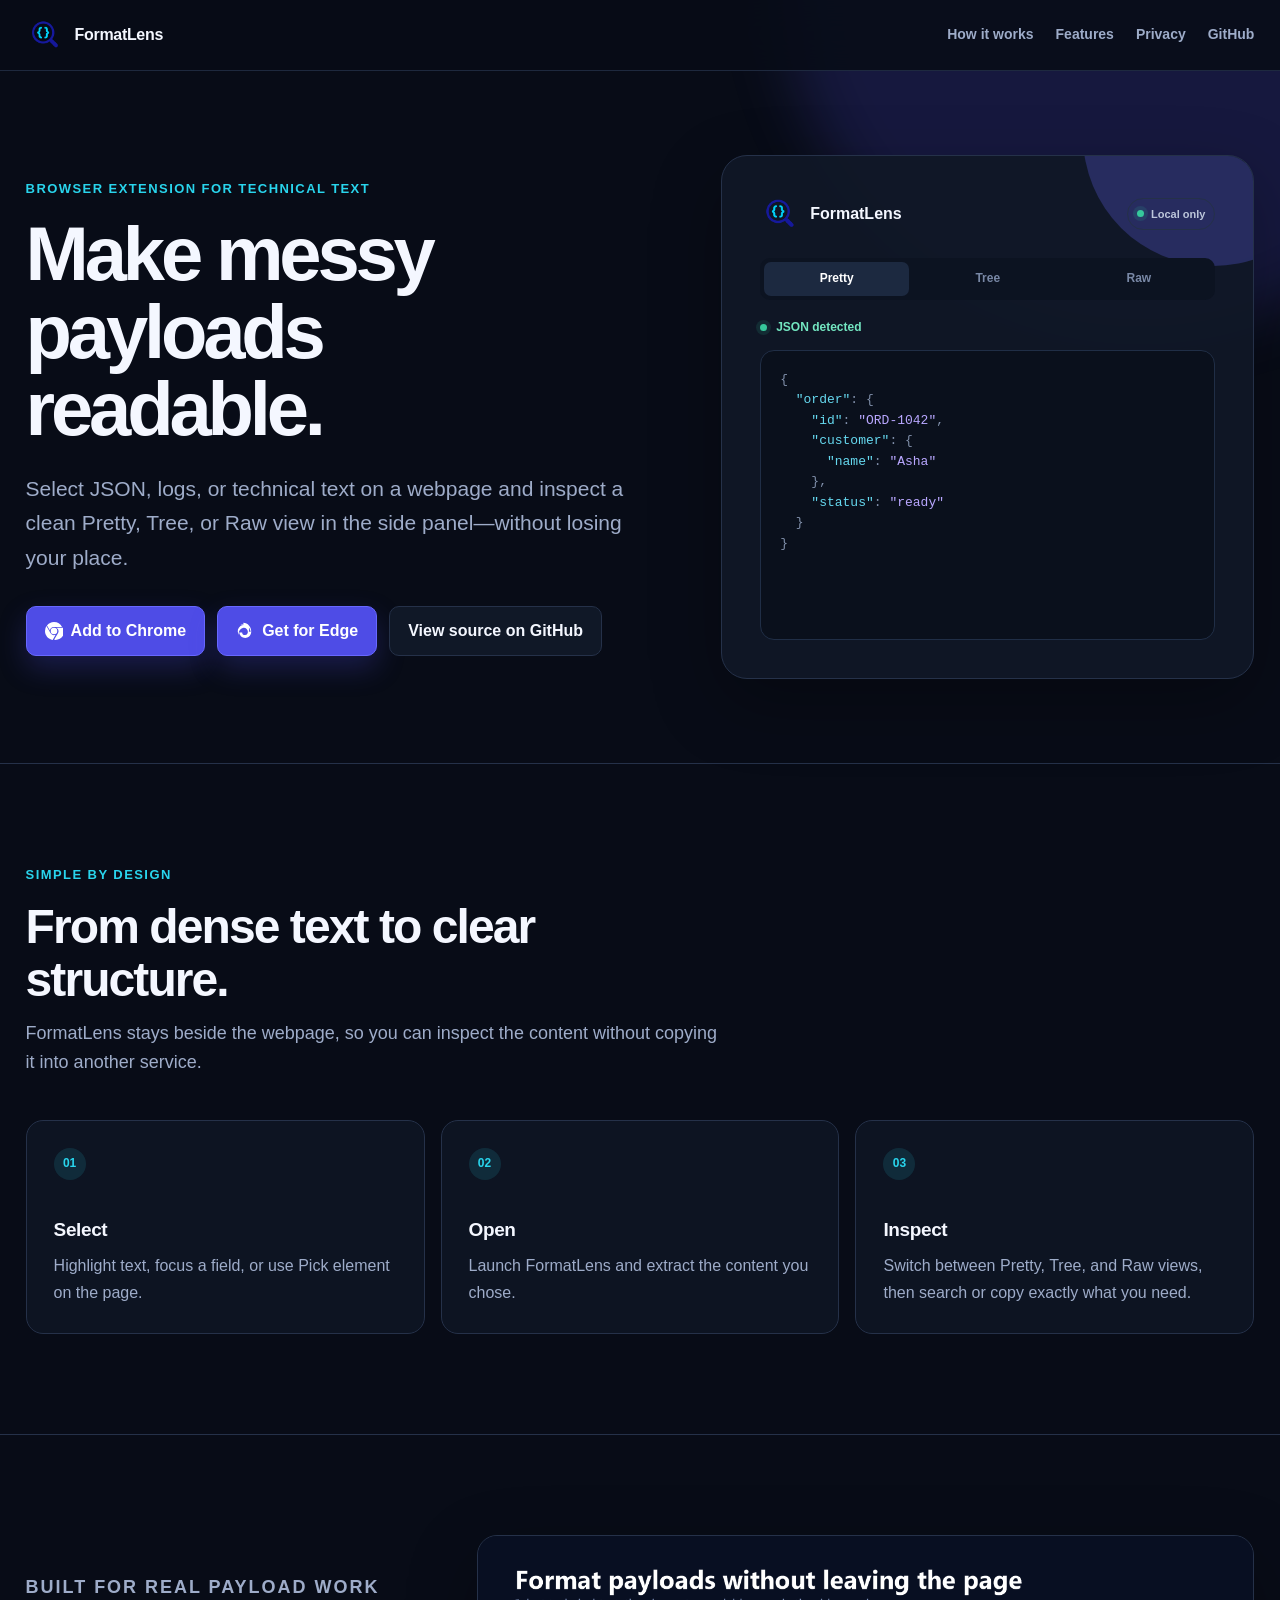
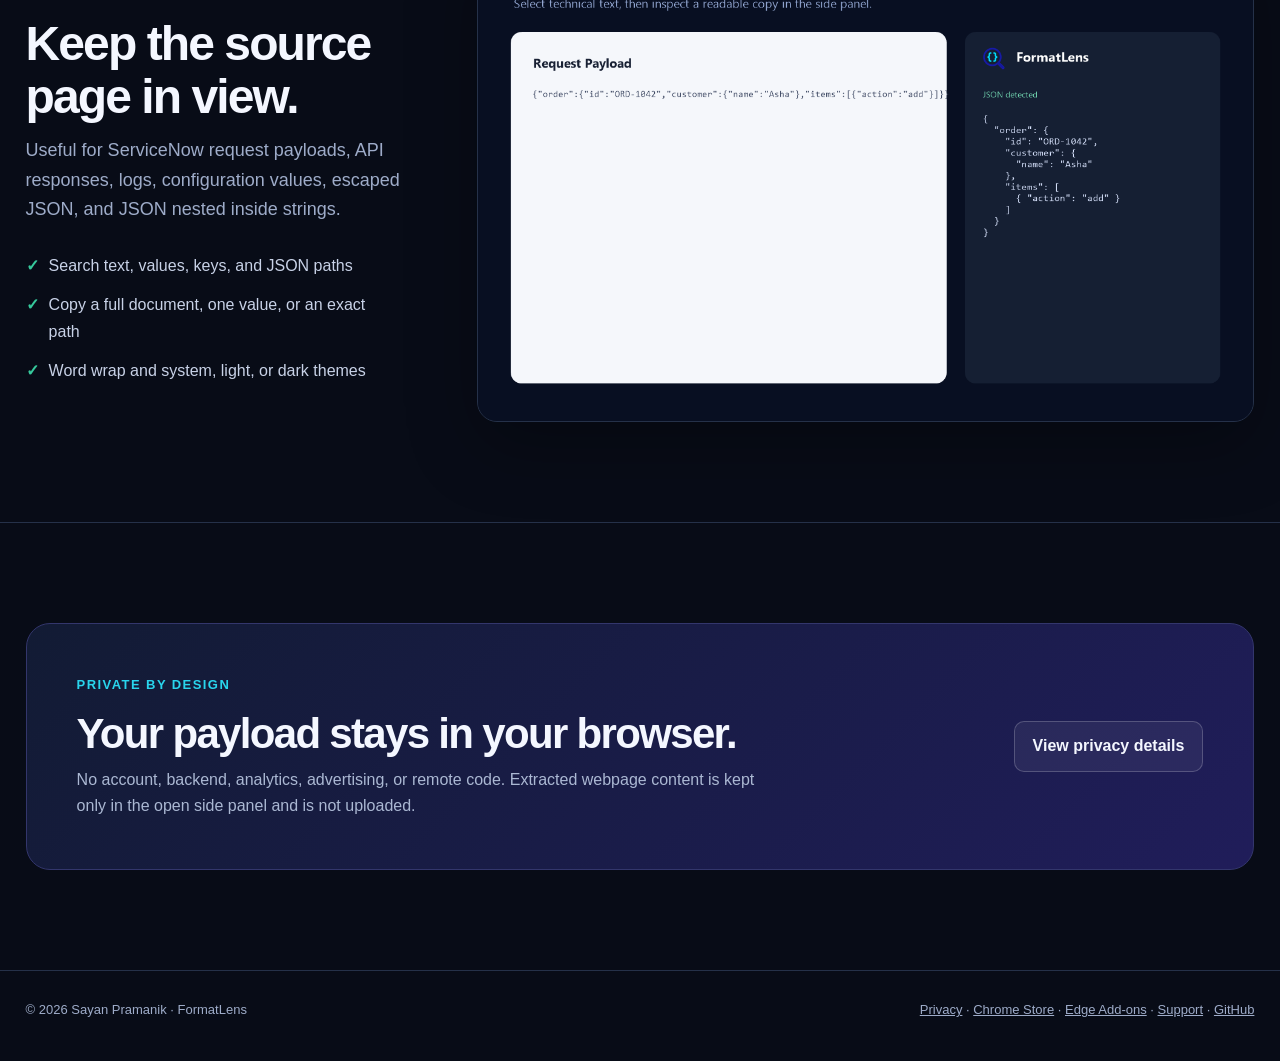
==== commit cbb8ac63: "added Chrome link" ====
--- a/docs/index.html
+++ b/docs/index.html
@@ -32,8 +32,15 @@
           <h1>Make messy payloads readable.</h1>
           <p class="lede">Select JSON, logs, or technical text on a webpage and inspect a clean Pretty, Tree, or Raw view in the side panel—without losing your place.</p>
           <div class="actions">
-            <a class="button primary" href="https://microsoftedge.microsoft.com/addons/detail/formatlens/bcmmmlkjhidiajameihckggdpbkigfci">Install FormatLens</a>
-            <a class="button" href="https://github.com/sayanpramanik2012/FormatLens-Extension">View source on GitHub</a>
+            <a class="button primary" href="https://chromewebstore.google.com/detail/formatlens/lokmbeeieeeipfhhebihonlhoaimnplo" target="_blank" rel="noopener noreferrer">
+              <svg width="18" height="18" viewBox="0 0 24 24" fill="currentColor" aria-hidden="true"><path d="M12 0C8.21 0 4.831 1.757 2.632 4.501l3.953 6.848A5.454 5.454 0 0 1 12 6.545h10.691A12 12 0 0 0 12 0zM1.931 5.47A11.943 11.943 0 0 0 0 12c0 6.012 4.42 10.991 10.189 11.864l3.953-6.847a5.45 5.45 0 0 1-6.865-2.29zm13.342 2.166a5.446 5.446 0 0 1 2.181 6.865l-5.345 9.257c.617.075 1.246.116 1.884.116 6.627 0 12-5.373 12-12 0-1.54-.29-3.011-.818-4.364zM12 16.364a4.364 4.364 0 1 1 0-8.728 4.364 4.364 0 0 1 0 8.728Z"/></svg>
+              Add to Chrome
+            </a>
+            <a class="button primary" href="https://microsoftedge.microsoft.com/addons/detail/formatlens/bcmmmlkjhidiajameihckggdpbkigfci" target="_blank" rel="noopener noreferrer">
+              <svg width="18" height="18" viewBox="0 0 24 24" fill="currentColor" aria-hidden="true"><path d="M10.006 3.892a7.35 7.35 0 0 0-4.088 1.488C2.56 8.016 1.42 12.012 3.16 15.652c.228.476.516.924.852 1.332a6.83 6.83 0 0 1-.36-2.184c0-3.328 2.256-6.192 5.412-6.936a5.48 5.48 0 0 1 1.344-.168c2.976 0 5.4 2.424 5.4 5.4 0 .3-.024.588-.072.876a4.84 4.84 0 0 1-.456 1.344 3.73 3.73 0 0 1-3.36 2.088 3.74 3.74 0 0 1-3.72-3.444h-3.84c.324 4.092 3.756 7.308 7.944 7.308 3.996 0 7.32-2.928 7.848-6.804.096-.696.144-1.404.144-2.124 0-6.108-4.524-11.148-10.488-11.452zm7.14 8.796c.264-.816.408-1.68.408-2.58 0-4.044-3.288-7.332-7.332-7.332-1.74 0-3.336.612-4.596 1.632 1.092-.372 2.292-.588 3.54-.588 5.436 0 9.876 4.14 10.344 9.444a7.84 7.84 0 0 0-2.364-.576z"/></svg>
+              Get for Edge
+            </a>
+            <a class="button" href="https://github.com/sayanpramanik2012/FormatLens-Extension" target="_blank" rel="noopener noreferrer">View source on GitHub</a>
           </div>
         </div>
 
@@ -104,7 +111,7 @@
     <footer class="site-footer">
       <div class="footer-row wrap">
         <p>© 2026 Sayan Pramanik · FormatLens</p>
-        <p><a href="privacy-policy.html">Privacy</a> · <a href="https://github.com/sayanpramanik2012/FormatLens-Extension/issues">Support</a> · <a href="https://github.com/sayanpramanik2012/FormatLens-Extension">GitHub</a></p>
+        <p><a href="privacy-policy.html">Privacy</a> · <a href="https://chromewebstore.google.com/detail/formatlens/lokmbeeieeeipfhhebihonlhoaimnplo" target="_blank" rel="noopener noreferrer">Chrome Store</a> · <a href="https://microsoftedge.microsoft.com/addons/detail/formatlens/bcmmmlkjhidiajameihckggdpbkigfci" target="_blank" rel="noopener noreferrer">Edge Add-ons</a> · <a href="https://github.com/sayanpramanik2012/FormatLens-Extension/issues" target="_blank" rel="noopener noreferrer">Support</a> · <a href="https://github.com/sayanpramanik2012/FormatLens-Extension" target="_blank" rel="noopener noreferrer">GitHub</a></p>
       </div>
     </footer>
   </body>
--- a/docs/styles.css
+++ b/docs/styles.css
@@ -39,7 +39,8 @@
 h3 { margin-bottom: 8px; font-size: 19px; letter-spacing: -0.02em; }
 .lede { max-width: 670px; margin-bottom: 30px; color: var(--muted); font-size: clamp(18px, 2vw, 21px); }
 .actions { display: flex; flex-wrap: wrap; gap: 12px; }
-.button { display: inline-flex; min-height: 46px; align-items: center; justify-content: center; padding: 11px 18px; border: 1px solid var(--line); border-radius: 10px; background: var(--surface); color: var(--text); font-weight: 750; text-decoration: none; transition: transform 150ms ease, border-color 150ms ease, background 150ms ease; }
+.button { display: inline-flex; gap: 8px; min-height: 46px; align-items: center; justify-content: center; padding: 11px 18px; border: 1px solid var(--line); border-radius: 10px; background: var(--surface); color: var(--text); font-weight: 750; text-decoration: none; transition: transform 150ms ease, border-color 150ms ease, background 150ms ease; }
+.button svg { width: 18px; height: 18px; flex-shrink: 0; }
 .button:hover { transform: translateY(-1px); border-color: #3a4968; background: var(--surface-soft); }
 .button.primary { border-color: var(--accent); background: var(--accent-strong); color: #fff; box-shadow: 0 12px 28px rgba(78, 76, 230, 0.25); }
 .button.primary:hover { background: var(--accent); }
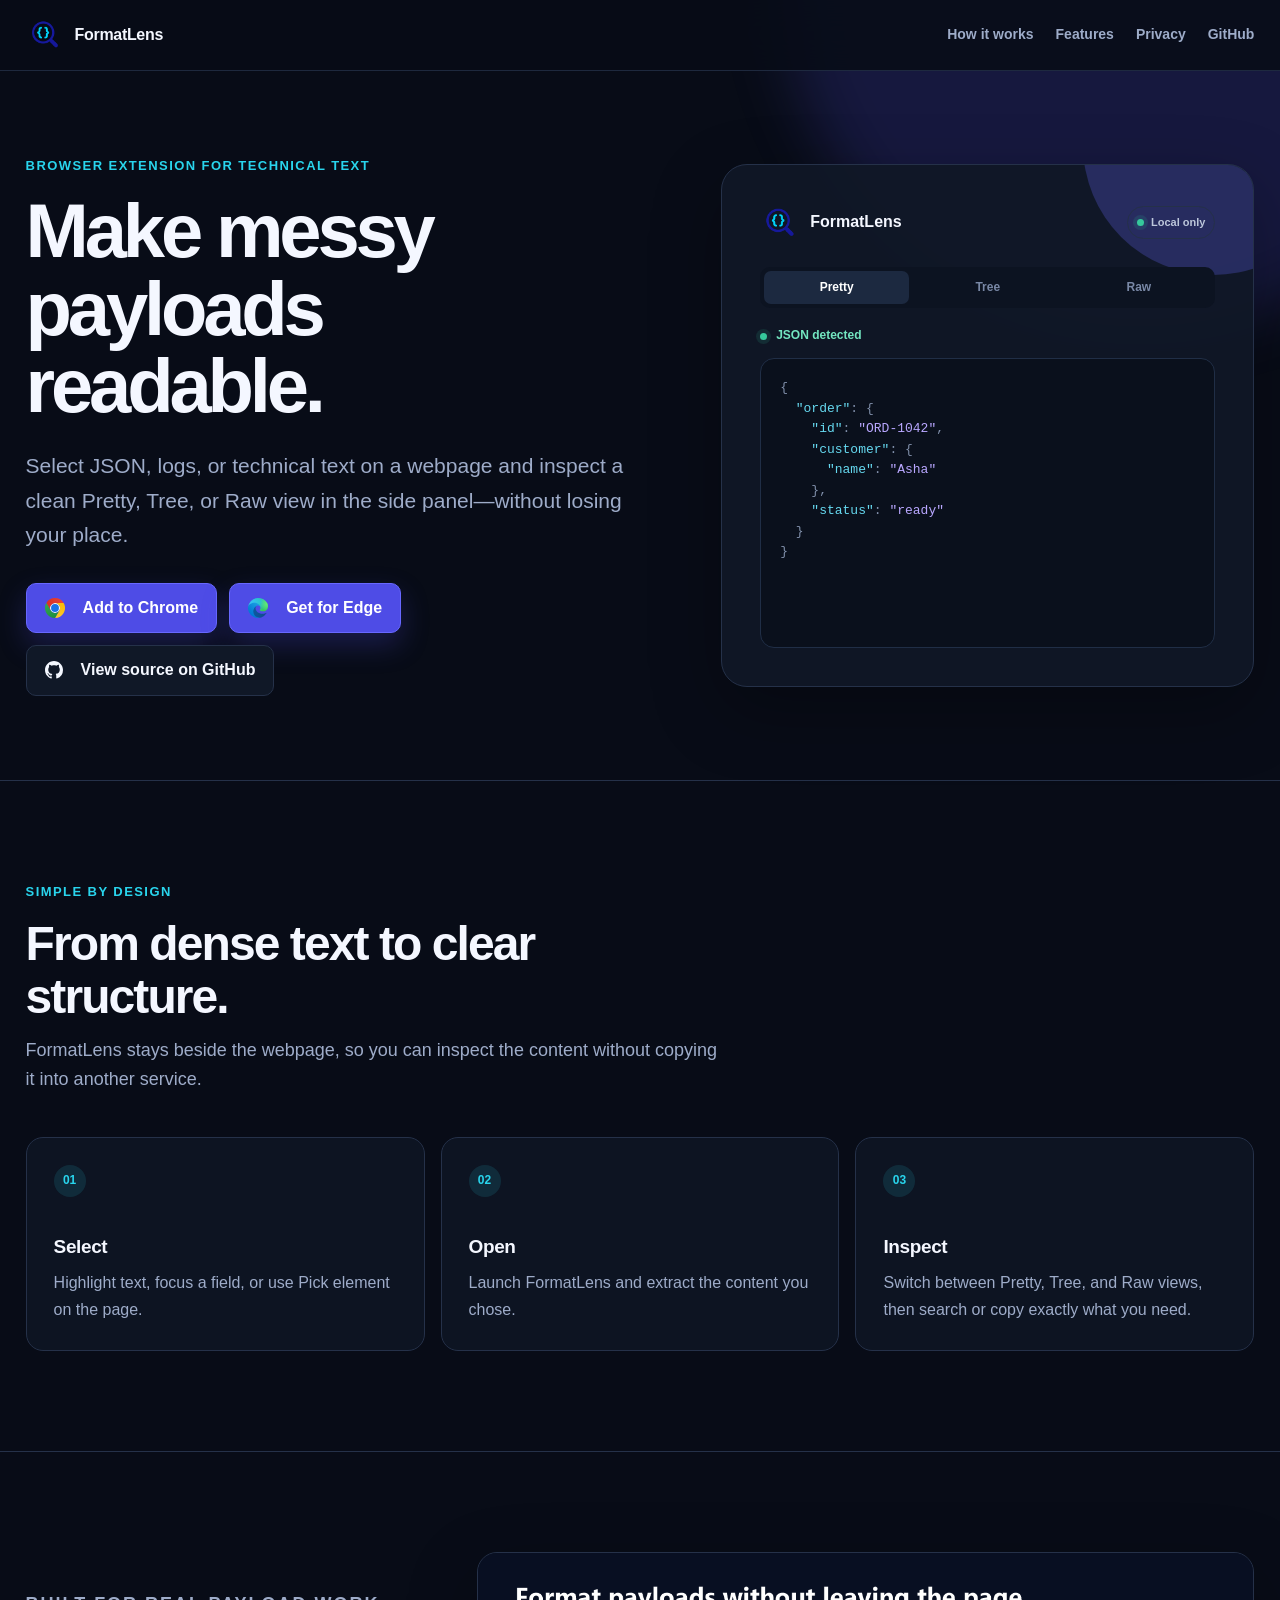
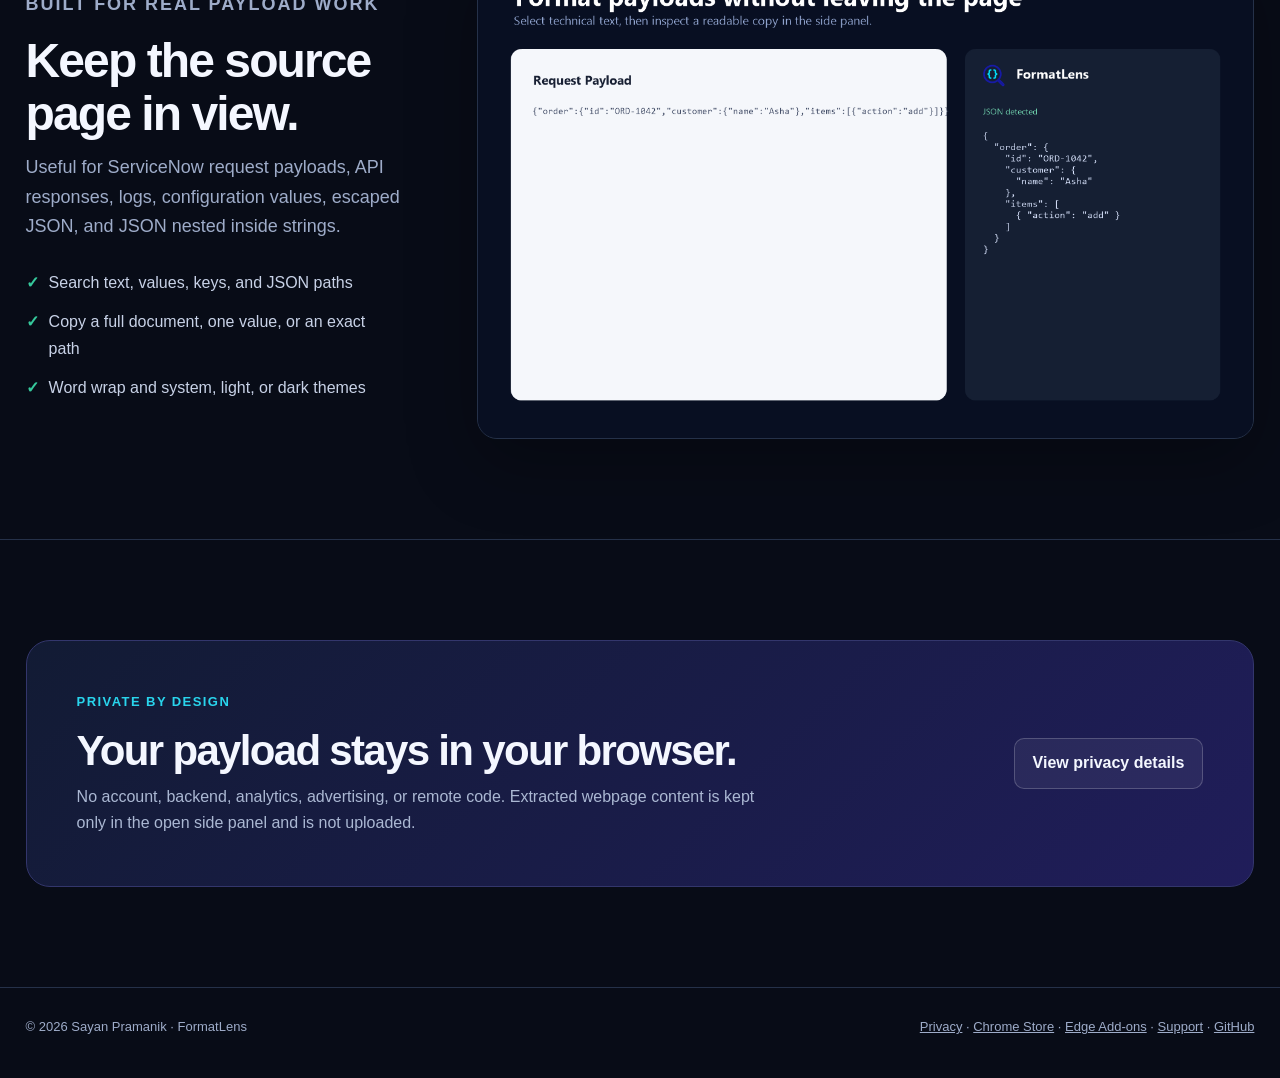
==== commit 8f4f9ecf: "Update HTML UI" ====
--- a/docs/index.html
+++ b/docs/index.html
@@ -10,7 +10,7 @@
     <meta property="og:image" content="assets/social-preview.png">
     <title>FormatLens — Readable JSON beside any webpage</title>
     <link rel="icon" href="assets/logo-128.png">
-    <link rel="stylesheet" href="styles.css?v=2">
+    <link rel="stylesheet" href="styles.css?v=3">
   </head>
   <body>
     <header class="site-header">
@@ -32,15 +32,40 @@
           <h1>Make messy payloads readable.</h1>
           <p class="lede">Select JSON, logs, or technical text on a webpage and inspect a clean Pretty, Tree, or Raw view in the side panel—without losing your place.</p>
           <div class="actions">
-            <a class="button primary" href="https://chromewebstore.google.com/detail/formatlens/lokmbeeieeeipfhhebihonlhoaimnplo" target="_blank" rel="noopener noreferrer">
-              <svg width="18" height="18" viewBox="0 0 24 24" fill="currentColor" aria-hidden="true"><path d="M12 0C8.21 0 4.831 1.757 2.632 4.501l3.953 6.848A5.454 5.454 0 0 1 12 6.545h10.691A12 12 0 0 0 12 0zM1.931 5.47A11.943 11.943 0 0 0 0 12c0 6.012 4.42 10.991 10.189 11.864l3.953-6.847a5.45 5.45 0 0 1-6.865-2.29zm13.342 2.166a5.446 5.446 0 0 1 2.181 6.865l-5.345 9.257c.617.075 1.246.116 1.884.116 6.627 0 12-5.373 12-12 0-1.54-.29-3.011-.818-4.364zM12 16.364a4.364 4.364 0 1 1 0-8.728 4.364 4.364 0 0 1 0 8.728Z"/></svg>
-              Add to Chrome
+            <a class="button primary" id="btn-chrome" href="https://chromewebstore.google.com/detail/formatlens/lokmbeeieeeipfhhebihonlhoaimnplo" target="_blank" rel="noopener noreferrer">
+              <svg width="20" height="20" viewBox="0 0 48 48" aria-hidden="true" style="width: 20px; height: 20px; margin-right: 8px; flex-shrink: 0; vertical-align: middle;">
+                <defs>
+                  <linearGradient id="fl-chrome-a" x1="3.2173" y1="15" x2="44.7812" y2="15" gradientUnits="userSpaceOnUse"><stop offset="0" stop-color="#d93025"/><stop offset="1" stop-color="#ea4335"/></linearGradient>
+                  <linearGradient id="fl-chrome-b" x1="20.7219" y1="47.6791" x2="41.5039" y2="11.6837" gradientUnits="userSpaceOnUse"><stop offset="0" stop-color="#fcc934"/><stop offset="1" stop-color="#fbbc04"/></linearGradient>
+                  <linearGradient id="fl-chrome-c" x1="26.5981" y1="46.5015" x2="5.8161" y2="10.506" gradientUnits="userSpaceOnUse"><stop offset="0" stop-color="#1e8e3e"/><stop offset="1" stop-color="#34a853"/></linearGradient>
+                </defs>
+                <circle cx="24" cy="24" r="12" fill="#ffffff"/>
+                <path d="M24,12H44.7812a23.9939,23.9939,0,0,0-41.5639.0029L13.6079,30l.0093-.0024A11.9852,11.9852,0,0,1,24,12Z" fill="url(#fl-chrome-a)"/>
+                <circle cx="24" cy="24" r="9.5" fill="#1a73e8"/>
+                <path d="M34.3913,30.0029,24.0007,48A23.994,23.994,0,0,0,44.78,12.0031H23.9989l-.0025.0093A11.985,11.985,0,0,1,34.3913,30.0029Z" fill="url(#fl-chrome-b)"/>
+                <path d="M13.6086,30.0031,3.218,12.006A23.994,23.994,0,0,0,24.0025,48L34.3931,30.0029l-.0067-.0068a11.9852,11.9852,0,0,1-20.7778.007Z" fill="url(#fl-chrome-c)"/>
+              </svg>
+              <span>Add to Chrome</span>
             </a>
-            <a class="button primary" href="https://microsoftedge.microsoft.com/addons/detail/formatlens/bcmmmlkjhidiajameihckggdpbkigfci" target="_blank" rel="noopener noreferrer">
-              <svg width="18" height="18" viewBox="0 0 24 24" fill="currentColor" aria-hidden="true"><path d="M10.006 3.892a7.35 7.35 0 0 0-4.088 1.488C2.56 8.016 1.42 12.012 3.16 15.652c.228.476.516.924.852 1.332a6.83 6.83 0 0 1-.36-2.184c0-3.328 2.256-6.192 5.412-6.936a5.48 5.48 0 0 1 1.344-.168c2.976 0 5.4 2.424 5.4 5.4 0 .3-.024.588-.072.876a4.84 4.84 0 0 1-.456 1.344 3.73 3.73 0 0 1-3.36 2.088 3.74 3.74 0 0 1-3.72-3.444h-3.84c.324 4.092 3.756 7.308 7.944 7.308 3.996 0 7.32-2.928 7.848-6.804.096-.696.144-1.404.144-2.124 0-6.108-4.524-11.148-10.488-11.452zm7.14 8.796c.264-.816.408-1.68.408-2.58 0-4.044-3.288-7.332-7.332-7.332-1.74 0-3.336.612-4.596 1.632 1.092-.372 2.292-.588 3.54-.588 5.436 0 9.876 4.14 10.344 9.444a7.84 7.84 0 0 0-2.364-.576z"/></svg>
-              Get for Edge
+            <a class="button primary" id="btn-edge" href="https://microsoftedge.microsoft.com/addons/detail/formatlens/bcmmmlkjhidiajameihckggdpbkigfci" target="_blank" rel="noopener noreferrer">
+              <svg width="20" height="20" viewBox="0 0 256 256" aria-hidden="true" style="width: 20px; height: 20px; margin-right: 8px; flex-shrink: 0; vertical-align: middle;">
+                <defs>
+                  <linearGradient id="fl-edge-a" x1="63.3" y1="84" x2="241.7" y2="84" gradientTransform="matrix(1 0 0 -1 0 266)" gradientUnits="userSpaceOnUse"><stop offset="0" stop-color="#0c59a4"/><stop offset="1" stop-color="#114a8b"/></linearGradient>
+                  <linearGradient id="fl-edge-c" x1="157.3" y1="161.4" x2="46" y2="40.1" gradientTransform="matrix(1 0 0 -1 0 266)" gradientUnits="userSpaceOnUse"><stop offset="0" stop-color="#1b9de2"/><stop offset=".2" stop-color="#1595df"/><stop offset=".7" stop-color="#0680d7"/><stop offset="1" stop-color="#0078d4"/></linearGradient>
+                  <radialGradient id="fl-edge-e" cx="113.4" cy="570.2" r="202.4" gradientTransform="matrix(-.04 1 2.13 .08 -1179.5 -106.7)" gradientUnits="userSpaceOnUse"><stop offset="0" stop-color="#35c1f1"/><stop offset=".1" stop-color="#34c1ed"/><stop offset=".2" stop-color="#2fc2df"/><stop offset=".3" stop-color="#2bc3d2"/><stop offset=".7" stop-color="#36c752"/></radialGradient>
+                  <radialGradient id="fl-edge-f" cx="376.5" cy="568" r="97.3" gradientTransform="matrix(.28 .96 .78 -.23 -303.8 -148.5)" gradientUnits="userSpaceOnUse"><stop offset="0" stop-color="#66eb6e"/><stop offset="1" stop-color="#66eb6e" stop-opacity="0"/></radialGradient>
+                </defs>
+                <path d="M235.7 195.5a93.7 93.7 0 0 1-10.6 4.7 101.9 101.9 0 0 1-35.9 6.4c-47.3 0-88.5-32.5-88.5-74.3a31.5 31.5 0 0 1 16.4-27.3c-42.8 1.8-53.8 46.4-53.8 72.5 0 74 68.1 81.4 82.8 81.4 7.9 0 19.8-2.3 27-4.6l1.3-.4a128.3 128.3 0 0 0 66.6-52.8 4 4 0 0 0-5.3-5.6Z" transform="translate(-4.6 -5)" fill="url(#fl-edge-a)"/>
+                <path d="M110.3 246.3A79.2 79.2 0 0 1 87.6 225a80.7 80.7 0 0 1 29.5-120c3.2-1.5 8.5-4.1 15.6-4a32.4 32.4 0 0 1 25.7 13 31.9 31.9 0 0 1 6.3 18.7c0-.2 24.5-79.6-80-79.6-43.9 0-80 41.6-80 78.2a130.2 130.2 0 0 0 12.1 56 128 128 0 0 0 156.4 67 75.5 75.5 0 0 1-62.8-8Z" transform="translate(-4.6 -5)" fill="url(#fl-edge-c)"/>
+                <path d="M157 153.8c-.9 1-3.4 2.5-3.4 5.6 0 2.6 1.7 5.2 4.8 7.3 14.3 10 41.4 8.6 41.5 8.6a59.6 59.6 0 0 0 30.3-8.3 61.4 61.4 0 0 0 30.4-52.9c.3-22.4-8-37.3-11.3-43.9C228 28.8 182.3 5 132.6 5a128 128 0 0 0-128 126.2c.5-36.5 36.8-66 80-66 3.5 0 23.5.3 42 10a72.6 72.6 0 0 1 30.9 29.3c6.1 10.6 7.2 24.1 7.2 29.5s-2.7 13.3-7.8 19.9Z" transform="translate(-4.6 -5)" fill="url(#fl-edge-e)"/>
+                <path d="M157 153.8c-.9 1-3.4 2.5-3.4 5.6 0 2.6 1.7 5.2 4.8 7.3 14.3 10 41.4 8.6 41.5 8.6a59.6 59.6 0 0 0 30.3-8.3 61.4 61.4 0 0 0 30.4-52.9c.3-22.4-8-37.3-11.3-43.9C228 28.8 182.3 5 132.6 5a128 128 0 0 0-128 126.2c.5-36.5 36.8-66 80-66 3.5 0 23.5.3 42 10a72.6 72.6 0 0 1 30.9 29.3c6.1 10.6 7.2 24.1 7.2 29.5s-2.7 13.3-7.8 19.9Z" transform="translate(-4.6 -5)" fill="url(#fl-edge-f)"/>
+              </svg>
+              <span>Get for Edge</span>
             </a>
-            <a class="button" href="https://github.com/sayanpramanik2012/FormatLens-Extension" target="_blank" rel="noopener noreferrer">View source on GitHub</a>
+            <a class="button" href="https://github.com/sayanpramanik2012/FormatLens-Extension" target="_blank" rel="noopener noreferrer">
+              <svg width="18" height="18" viewBox="0 0 24 24" fill="currentColor" aria-hidden="true" style="width: 18px; height: 18px; margin-right: 8px; flex-shrink: 0; vertical-align: middle;"><path d="M12 0C5.37 0 0 5.37 0 12c0 5.31 3.435 9.795 8.205 11.385.6.105.825-.255.825-.57 0-.285-.015-1.23-.015-2.235-3.015.555-3.795-.735-4.035-1.41-.135-.345-.72-1.41-1.23-1.695-.42-.225-1.02-.78-.015-.795.945-.015 1.62.87 1.845 1.23 1.08 1.815 2.805 1.305 3.495.99.105-.78.42-1.305.765-1.605-2.67-.3-5.46-1.335-5.46-5.925 0-1.305.465-2.385 1.23-3.225-.12-.3-.54-1.53.12-3.18 0 0 1.005-.315 3.3 1.23.96-.27 1.98-.405 3-.405s2.04.135 3 .405c2.295-1.56 3.3-1.23 3.3-1.23.66 1.65.24 2.88.12 3.18.765.84 1.23 1.905 1.23 3.225 0 4.605-2.805 5.625-5.475 5.925.435.375.81 1.095.81 2.22 0 1.605-.015 2.895-.015 3.3 0 .315.225.69.825.57A12.02 12.02 0 0 0 24 12c0-6.63-5.37-12-12-12z"/></svg>
+              <span>View source on GitHub</span>
+            </a>
           </div>
         </div>
 
@@ -114,5 +139,17 @@
         <p><a href="privacy-policy.html">Privacy</a> · <a href="https://chromewebstore.google.com/detail/formatlens/lokmbeeieeeipfhhebihonlhoaimnplo" target="_blank" rel="noopener noreferrer">Chrome Store</a> · <a href="https://microsoftedge.microsoft.com/addons/detail/formatlens/bcmmmlkjhidiajameihckggdpbkigfci" target="_blank" rel="noopener noreferrer">Edge Add-ons</a> · <a href="https://github.com/sayanpramanik2012/FormatLens-Extension/issues" target="_blank" rel="noopener noreferrer">Support</a> · <a href="https://github.com/sayanpramanik2012/FormatLens-Extension" target="_blank" rel="noopener noreferrer">GitHub</a></p>
       </div>
     </footer>
+    <script>
+      (function() {
+        try {
+          var isEdge = /Edg\//.test(navigator.userAgent);
+          var chromeBtn = document.getElementById('btn-chrome');
+          var edgeBtn = document.getElementById('btn-edge');
+          if (isEdge && chromeBtn && edgeBtn) {
+            edgeBtn.parentNode.insertBefore(edgeBtn, chromeBtn);
+          }
+        } catch (e) {}
+      })();
+    </script>
   </body>
 </html>
--- a/docs/styles.css
+++ b/docs/styles.css
@@ -39,8 +39,8 @@
 h3 { margin-bottom: 8px; font-size: 19px; letter-spacing: -0.02em; }
 .lede { max-width: 670px; margin-bottom: 30px; color: var(--muted); font-size: clamp(18px, 2vw, 21px); }
 .actions { display: flex; flex-wrap: wrap; gap: 12px; }
-.button { display: inline-flex; gap: 8px; min-height: 46px; align-items: center; justify-content: center; padding: 11px 18px; border: 1px solid var(--line); border-radius: 10px; background: var(--surface); color: var(--text); font-weight: 750; text-decoration: none; transition: transform 150ms ease, border-color 150ms ease, background 150ms ease; }
-.button svg { width: 18px; height: 18px; flex-shrink: 0; }
+.button { display: inline-flex; gap: 10px; min-height: 46px; align-items: center; justify-content: center; padding: 11px 18px; border: 1px solid var(--line); border-radius: 10px; background: var(--surface); color: var(--text); font-weight: 750; text-decoration: none; transition: transform 150ms ease, border-color 150ms ease, background 150ms ease; }
+.button svg { width: 20px; height: 20px; flex-shrink: 0; display: block; }
 .button:hover { transform: translateY(-1px); border-color: #3a4968; background: var(--surface-soft); }
 .button.primary { border-color: var(--accent); background: var(--accent-strong); color: #fff; box-shadow: 0 12px 28px rgba(78, 76, 230, 0.25); }
 .button.primary:hover { background: var(--accent); }
